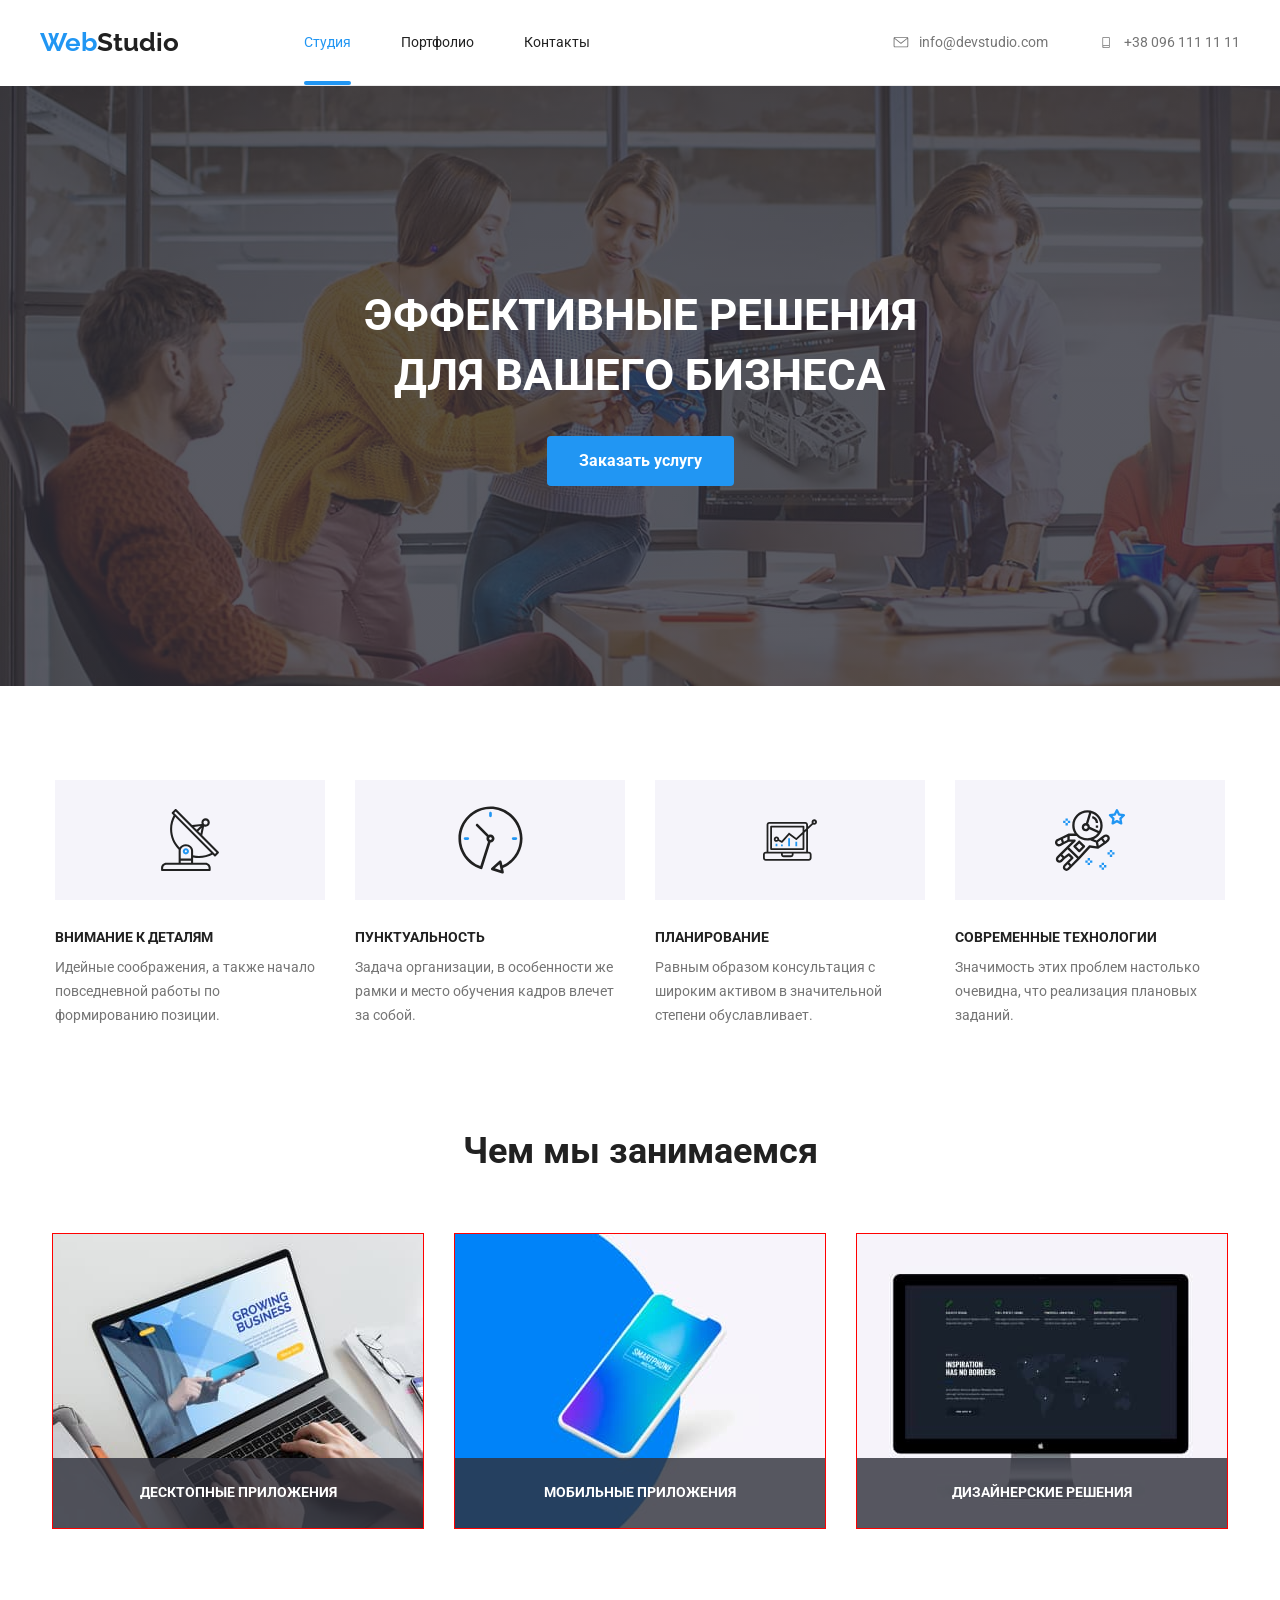
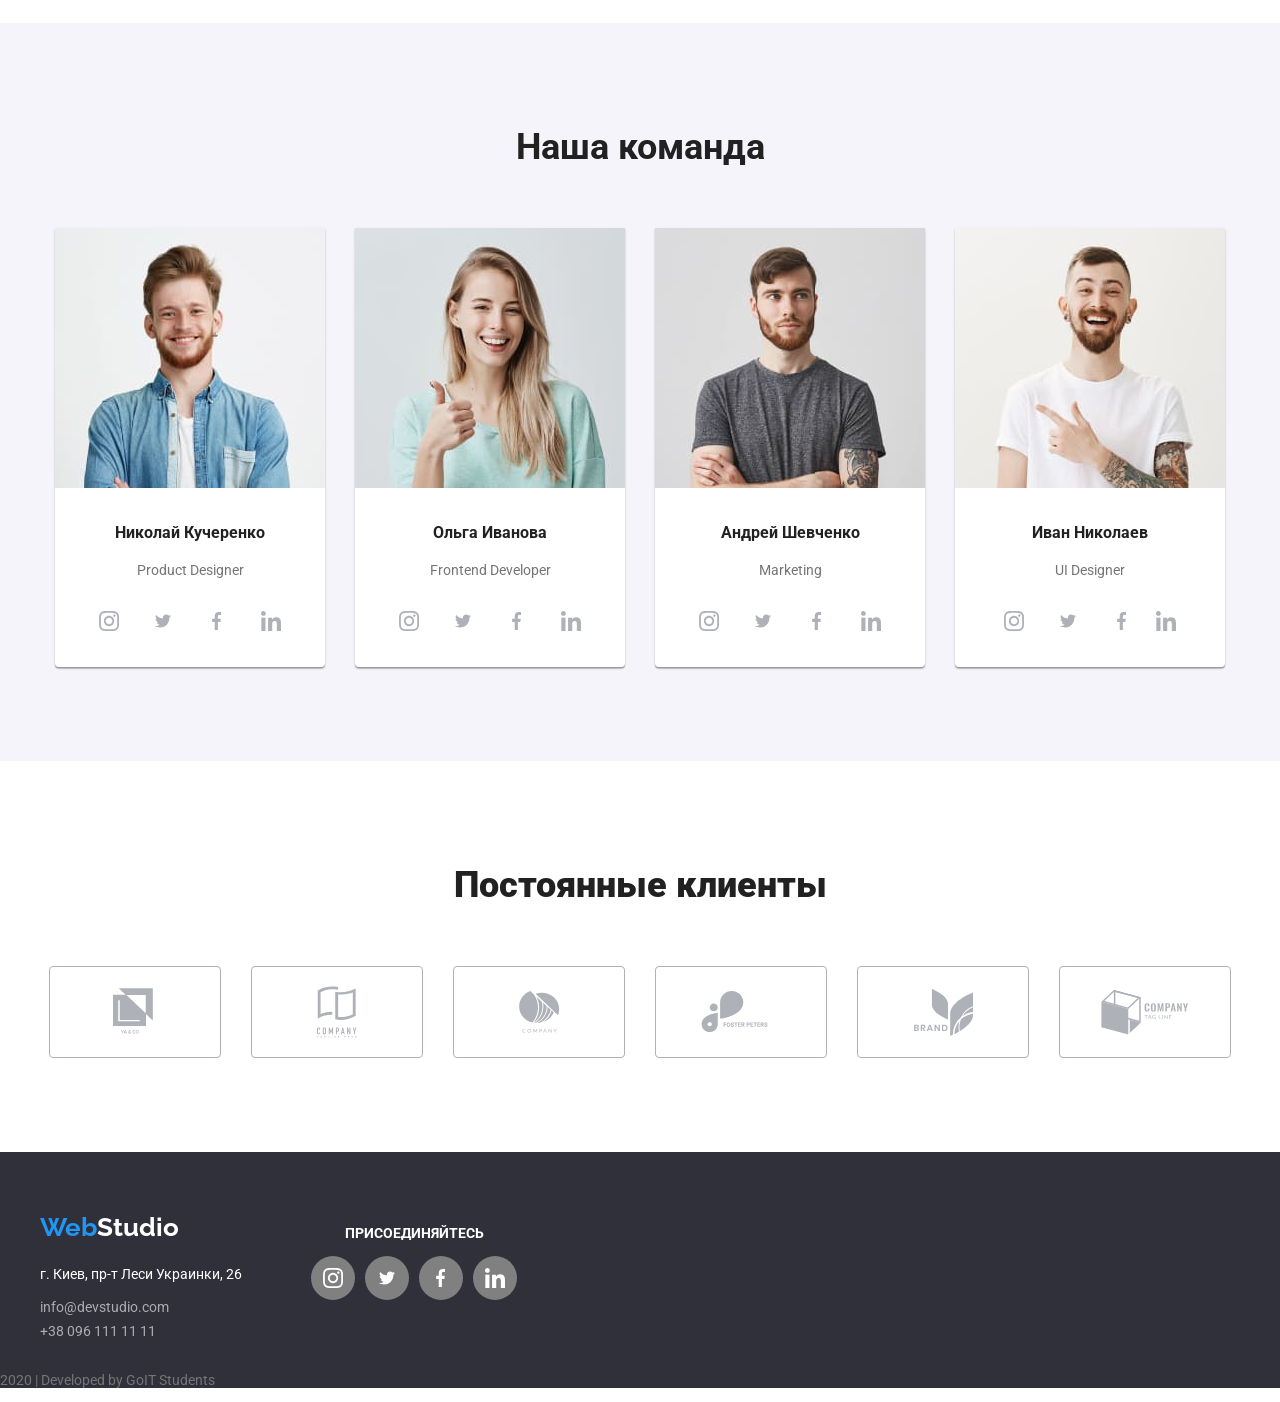
==== index.html @ 3ab79827 "активвная страница Активная страница - нижние подчеркивание, с помощью псевдо элемента" ====
<!DOCTYPE html>
<html lang="en">
<head>
<meta charset="UTF-8">
<title>Web Studio</title>

<link href="https://fonts.googleapis.com/css2?family=Raleway:wght@700&family=Roboto:wght@400;700&display=swap" rel="stylesheet"> 

<link rel="stylesheet" type="text/css" href="./css/normalize.css">

<link rel="stylesheet" type="text/css" href="./css/styles.css">

</head>
<body>
   <header>
            <div class="container">
                <nav class="main-nav">
                    <a href="#" class="logo-navigac"><span>Web</span>Studio</a>
                    <ul class="site-nav">
                    <li class="item"><a href="#" class="navigac current">Студия</a></li>
                    <li class="item"><a href="./portfolio.html" class="navigac">Портфолио</a></li>
                    <li class="item"><a href="#" class="navigac">Контакты</a></li>
                    </ul>
                  
                      <ul class="adres-nav">
                      <li class="adres-item"><a href ="mailto:info@devstudio.com" class="contact">
                          <svg width="16px" height="11px" class="icon-mail">
                        <use href="./images/symbol-defs.svg#envelope"></use>
                    </svg>
                          info@devstudio.com</a></li>
                      <li class="adres-item"><a href="tel:+380961111111" class="contact">
                          <svg width="16px" height="11px" class="icon-mail">
                        <use href="./images/symbol-defs.svg#smartphone"></use>
                    </svg>+38 096 111 11 11</a></li>
                      </ul>
                   
                </nav>
            </div>
  </header>


 <main>
    <section class="shapka">
        <h1 class="baner">Эффективные решения<br>для вашего бизнеса</h1>
        <a href="#" class="btn-start">Заказать услугу</a>
    </section>
                     <!-- наши преимущества -->
        <section> 
            <div class="container">
                <h2 class="title-advantage">Наши преимущества</h2>
                 <ul  class="advantages">
                    <li class="list-advantages">
                     <div class="fon-advantage">
                         <svg width="62px" height="70px">
                             <use href="./images/symbol-defs.svg#antenna"></use>
                         </svg>
                     </div>    
                    <p class="zaglawn title-advantages">Внимание к деталям</p>
                     <p class="text-pole">Идейные соображения,
                     а также начало повседневной работы по формированию позиции.
                     </p>
                    </li>
                    <li class="list-advantages">
                        <div class="fon-advantage">
                            <svg width="67px" height="70px">
                                <use href="./images/symbol-defs.svg#clock">
                                </use>
                            </svg>
                        </div>
                    <p class="zaglawn title-advantages">Пунктуальность</p>
                    <p class="text-pole">Задача организации,
                     в особенности же рамки и место обучения кадров влечет за собой.
                     </p>
                    </li>
                    <li class="list-advantages">
                        <div class="fon-advantage">
                            <svg width="70px" height="54px">
                                <use href="./images/symbol-defs.svg#diagram"></use>
                            </svg>
                        </div>
                     <p class="zaglawn title-advantages">Планирование</p>
                    <p class="text-pole">Равным образом консультация
                     с широким активом в значительной степени обуславливает.
                    </p>
                    </li>
                    <li class="list-advantages">
                        <div class="fon-advantage">
                            <svg width="70px" height="70px">
                                <use href="./images/symbol-defs.svg#astronaut"></use>
                            </svg>

                        </div>
                    <p class="zaglawn title-advantages">Современные технологии</p>
                     <p class="text-pole">Значимость этих проблем настолько очевидна,
                     что реализация плановых заданий.</p>
                     </li>
                 </ul>
            </div>     
        </section>
    
               
    <div class="container">
        <section class="rabota">
            <p class="title-section"><strong>Чем мы занимаемся</strong></p>
            <ul class="works">
           <li class="works-list">
                <img src="images/destop.jpg" alt="desktop"/>
                <h2 class="works-title">Десктопные приложения</h2>
            </li>  
            <li class="works-list">            
                <img src="images/mobi.jpg" alt="mobi"/>
                <h2 class="works-title">Мобильные приложения</h2>
            </li>
            <li class="works-list">
                <img src="images/dizain.jpg" alt="dizain">
                <h2 class="works-title">Дизайнерские решения</h2>
            </li>
            </ul>
        </section>    
    </div>
   
             <!--Сотрудники команда-->
        <section class="komanda">
            <p class="title-section"><strong>Наша команда</strong></p>
        <div class="container">
            <ul class="partner">
                <li class="partner-list">  
                    <div class="fon-partner">
                    <img src="images/djon.jpg" alt="Николай Кучеренко"/>
                    <h3 class="title-partner">Николай Кучеренко</h3>
                    <p class="social-links">Product Designer</p>
                       <ul class="seti">
                           <li class="partner-seti"><a href="#" class="fon-s">
                            <svg width="20px" height="20px" class="icon-partner">
                                <use href="./images/symbol-defs.svg#instagram"></use>
                            </svg>
                           </a></li>
                           <li class="partner-seti"><a href="#" class="fon-s"><svg width="20px" height="16px" class="icon-partner">
                            <use href="./images/symbol-defs.svg#twitter"></use>
                        </svg></a></li>
                           <li class="partner-seti"><a href="#" class="fon-s">
                            <svg width="10px" height="20px" class="icon-partner">
                                <use href="./images/symbol-defs.svg#facebook"></use>
                            </svg>
                           </a></li>
                           <li class="partner-seti"><a href="#" class="fon-s">
                            <svg width="20px" height="20px" class="icon-partner">
                                <use href="./images/symbol-defs.svg#linkedin"></use>
                            </svg>
                           </a></li>
                       </ul>
                    </div>
                </li>


                <li class="partner-list">
                    <div class="fon-partner">
                        <img src="images/marta.jpg" alt="Ольга Иванова"/>
                    <h3 class="title-partner">Ольга Иванова</h3>
                     <p class="social-links">Frontend Developer</p>
                     <ul class="seti">
                        <li class="partner-seti"><a href="#" class="fon-s">
                         <svg width="20px" height="20px" class="icon-partner">
                             <use href="./images/symbol-defs.svg#instagram"></use>
                         </svg>
                        </a></li>
                        <li class="partner-seti"><a href="#" class="fon-s"><svg width="20px" height="16px" class="icon-partner">
                         <use href="./images/symbol-defs.svg#twitter"></use>
                     </svg></a></li>
                        <li class="partner-seti"><a href="#" class="fon-s">
                         <svg width="10px" height="20px" class="icon-partner">
                             <use href="./images/symbol-defs.svg#facebook"></use>
                         </svg>
                        </a></li>
                        <li class="partner-seti"><a href="#" class="fon-s">
                         <svg width="20px" height="20px" class="icon-partner">
                             <use href="./images/symbol-defs.svg#linkedin"></use>
                         </svg>
                        </a></li>
                    </ul>
                    </div>
                </li>   
                <li class="partner-list">            
                <div class="fon-partner">
                    <img src="images/robert.jpg" alt="Андрей Шевченко"/>
                <h3 class="title-partner">Андрей Шевченко</h3>
                <p class="social-links">Marketing</p>
                <ul class="seti">
                    <li class="partner-seti"><a href="#" class="fon-s">
                     <svg width="20px" height="20px" class="icon-partner">
                         <use href="./images/symbol-defs.svg#instagram"></use>
                     </svg>
                    </a></li>
                    <li class="partner-seti"><a href="#" class="fon-s"><svg width="20px" height="16px" class="icon-partner">
                     <use href="./images/symbol-defs.svg#twitter"></use>
                 </svg></a></li>
                    <li class="partner-seti"><a href="#" class="fon-s">
                     <svg width="10px" height="20px" class="icon-partner">
                         <use href="./images/symbol-defs.svg#facebook"></use>
                     </svg>
                    </a></li>
                    <li class="partner-seti"><a href="#" class="fon-s">
                     <svg width="20px" height="20px" class="icon-partner">
                         <use href="./images/symbol-defs.svg#linkedin"></use>
                     </svg>
                    </a></li>
                </ul>
                </div>
                </li>
                <li class="partner-list">
                <div class="fon-partner">
                    <img src="images/martin.jpg" alt="Иван Николаев"/>
                <h3 class="title-partner">Иван Николаев</h3>
                <p class="social-links">UI Designer</p>
                <ul class="seti">
                    <li class="partner-seti">
                        <a href="#" class="fon-s">
                     <svg width="20px" height="20px">
                         <use href="./images/symbol-defs.svg#instagram"></use>
                     </svg>
                    </a></li>
                    <li class="partner-seti"><a href="#" class="fon-s"><svg width="20px" height="16px">
                     <use href="./images/symbol-defs.svg#twitter"></use>
                 </svg></a></li>
                    <li class="partner-seti"><a href="#" class="fon-s">
                     <svg width="10px" height="20px">
                         <use href="./images/symbol-defs.svg#facebook"></use>
                     </svg>
                    </a></li>
                    <li class="partnerseti"><a href="#" class="fon-s">
                     <svg width="20px" height="20px">
                         <use href="./images/symbol-defs.svg#linkedin"></use>
                     </svg>
                    </a></li>
                </ul>
                </div>
                </li>
            </ul>       
        </div>
        </section>


     <section class="klientu">
       <h4 class="title-section"><strong>Постоянные клиенты</strong></h4>
       <div class="container">
        <ul class="klientu-list">
            <li class="klientu-items"><a href="#" class="border-klientu"><svg width="44px" height="49px" class="color-klientu">
                <use href="./images/symbol-defs.svg#logo-1"></use>
            </svg>
            </a></li>
            <li class="klientu-items"><a href="#" class="border-klientu">
                <svg width="40px" height="52px" class="color-klientu">
                    <use href="./images/symbol-defs.svg#logo-2"></use>
                </svg>
            </a></li>
            <li class="klientu-items"><a href="#" class="border-klientu">
                <svg width="41px" height="42px" class="color-klientu">
                    <use href="./images/symbol-defs.svg#logo-3"></use>
                </svg>
            </a></li>
            <li class="klientu-items"><a href="#" class="border-klientu">
                <svg width="80px" height="42px" class="color-klientu">
                <use href="./images/symbol-defs.svg#logo-4"></use>
            </svg></a></li>
            <li class="klientu-items"><a href="#" class="border-klientu">
                <svg width="59px" height="47px" class="color-klientu">
                    <use href="./images/symbol-defs.svg#logo-5"></use>
                </svg>
            </a></li>
            <li class="klientu-items"><a href="#" class="border-klientu">
                <svg width="88px" height="45px" class="color-klientu">
                    <use href="./images/symbol-defs.svg#logo-6"></use>
                </svg>
            </a></li>
        </ul>
       </div>
                
    </section>
 </main>

     <footer>

    <div class="container">

    <div class="container-foter">
        <div>
               <a href="#" class="logo-footer"><span>Web</span>Studio</a>
        <address>
                <p class="podval">г. Киев, пр-т Леси Украинки, 26</p>
            <ul class="link-footer">
                <li><a href ="mailto:info@devstudio.com" class="adres-footer">info@devstudio.com</a>
                </li>    
                <li><a href="tel:+380961111111" class="adres-footer" >+38 096 111 11 11</a>
               </li>
            </ul>
        </address>
        </div>
            
        <div class="prisoedinenie">
            <p class="zaglawn">присоединяйтесь</p>
            <ul class="seti-footer">
                <li class="soc-seti"><a href="#" aria-label="instagram" class="link-seti">
                    <svg width="20px" height="20px" class="footer-seti">
                        <use href="./images/symbol-defs.svg#instagram"></use>
                    </svg>
                </a></li>
                <li class="soc-seti"><a href="#" aria-label="Twitter" class="link-seti"><svg width="20px" height="16px" class="footer-seti">
                    <use href="./images/symbol-defs.svg#twitter"></use>
                </svg></a></li>
                <li class="soc-seti"><a href="#" aria-label="Facebook" class="link-seti">
                    <svg width="10px" height="20px" class="footer-seti">
                        <use href="./images/symbol-defs.svg#facebook"></use>
                    </svg>
                </a></li>
                <li class="soc-seti"><a href="#" aria-label="linkedin" class="link-seti">
                    <svg width="20px" height="20px" class="footer-seti">
                        <use href="./images/symbol-defs.svg#linkedin"></use>
                    </svg>
                </a></li>
              </ul>
        </div>    
        </div>
    </div>
          
            <p class="copirayt">2020 | Developed by GoIT Students</p>
    </footer>

 </body>
</html>
---- css/styles.css ----
:root {
    --primary-text-color: #212121;
    --primery-fon: #FFFFFF;
    --stile-text-color: #757575;
    --color-fon-button: #F5F4FA;
     --button-text-activ:#FFFFFF;
    --activ-button-color: #2196F3;
    --activ-text-color:  #2196F3;
    --footer-fon-color: #2F303A;
    --footer-text-color: #FFFFFF;
    --logo-color: #2196F3;
    --section-komanda-color: #F5F4FA;
    --color-adress-footer: rgba(255, 255, 255, 0.6);
    --text-fon: rgba(47, 48, 58, 0.8);  
    --color-zagolovka: #FFFFFF;
    --color-border: #EEEEEE;}

body { color: var(--primary-text-color);
font-family: Roboto, sans-serif;
font-size: 14px;
background-color: var(--primery-fon);
}



li {list-style: none;
    margin-left: 0;}

/*navigac*/

.navigac:hover, .navigac:focus,
.contact:hover, .contact:focus
{color: var(--activ-text-color);
--color3: var(--activ-text-color)
     }
   
    
.perehod:activ {
    color: var(--activ-text-color);
}     


.contact {display: flex;
    align-items: center;
    color: var(--stile-text-color);
    line-height: 1.14;
           }
/*aktivnaya ssulka*/
.current {color: var(--activ-text-color);}

.current:after {content: '';
position: absolute;
line-height: 80px;
bottom: 0;
left: 0;
width: 100%;
height: 4px;
background-color: var(--activ-text-color);
border-radius: 2px;}




.container {
    width: 1200px;
    margin-left: auto;
    margin-right: auto;
    padding-left: 15px;
    padding-right: 15px;
   }

/*ссылки навигации*/
.main-nav {display: flex;
align-items: center;
border-bottom: 1px solid #ECECEC;
}

img {display: block;}

span {color: var(--logo-color);}

/*nash logotip*/
.logo-navigac {font-family: Raleway, cursive;
    font-size: 26px;
    font-weight: bold;
    line-height: 1.19;
margin-right: 85px;}    


.site-nav {display: flex;
margin-top: 0;
margin-bottom: 0;
}


.site-nav .item + .item { margin-left: 50px;}

/* menu */ 
.navigac {
    position: relative;
    display: block;
    padding-top: 32px;
    padding-bottom: 32px;
    margin-top: 0;
    margin-bottom: 0;

line-height: 1.5;}

.adres-nav {display: flex;
margin-left: auto;
}

.adres-nav .adres-item + .adres-item {margin-left: 50px;}
.icon-mail {margin-right: 10px;}





.shapka {  max-width: 1600px;
    height: 600px;
    margin-left: auto; 
    margin-right: auto;
        text-align: center;
        background-image: linear-gradient(to right, rgba(47, 48, 58, 0.8), rgba(47, 48, 58, 0.8)), url(../images/Header.jpg);
        background-repeat: no-repeat;
        background-color: gray;
           }  



.baner {padding-top: 200px;
  margin-top: 0;
  margin-bottom: 0;
    font-size: 44px;
    line-height: 1.36;
    color: var(--button-text-activ);
    text-transform: uppercase;
   }   
 

     /*centralnaya knopka*/  
.btn-start {
display: inline-block;
background-color: var(--activ-button-color);
border-radius: 4px;
color: var(--footer-text-color);
padding: 10px 32px;
font-size: 16px;
font-weight: 700;
line-height: 1.9;
margin-top: 30px;
margin-bottom: 200px;}   


/* 4 preimyshestva */
.advantages {display: flex;
    padding-top: 94px;
    padding-left: 0;
justify-content: center;
margin: 0;}

.advantages .list-advantages + .list-advantages{ margin-left: 30px;}

.list-advantages {width: 270px; }

.fon-advantage {display: flex;
    height: 120px;
background-color: #F5F4FA;
align-items: center;
justify-content: center;}





.title-advantages {margin-top: 30px;
    margin-bottom: 0;
}

.zaglawn {
    font-weight: 700;
    text-transform: uppercase;
    line-height: 1.14;
          }

.text-pole {
            line-height: 1.7;
        color: var(--stile-text-color);
        margin-top: 10px;
        margin-bottom: 0;
         }          


/* fon 3 elementov na preimyshestvax*/
.rabota {text-align: center;}

.title-section   {
    margin-top: 94px;
    margin-bottom: 50px;

    font-size: 36px;
       display: inline-block;
    line-height: 1.7;
    }   

.works { display: flex; justify-content: center;
padding-left: 0;
margin-top: 0;
margin-bottom: 94px;}


.works .works-list + .works-list {margin-left: 30px;}

.works-list {
    width: 370px;
      border: 1px solid red;
    position: relative;
}


.works-title {
    position: absolute;
    bottom: 0;
    color: var(--button-text-activ);
    background-color: var(--text-fon);
   padding-top: 27px;
padding-bottom: 27px;
width: 100%;
margin: 0;
text-transform: uppercase;
font-weight: 700;
line-height: 1.14;
font-size: 14px;
}

/* komanda 4 elementa*/

.komanda {background-color: var(--section-komanda-color);
 text-align: center; }

.partner {display: flex;
    justify-content: center;
  padding-bottom: 94px;
margin-top: 0;
margin-bottom: 0;
padding-left: 0;} 

.fon-partner {background-color: var(--primery-fon);
    box-shadow: 0px 2px 1px rgba(0, 0, 0, 0.2), 0px 1px 1px rgba(0, 0, 0, 0.14), 0px 1px 3px rgba(0, 0, 0, 0.12);
    border-radius: 0px 0px 4px 4px;} 

.partner .partner-list + .partner-list {
    margin-left: 30px;
}

.title-partner { display: inline-block;
    margin-top: 30px;
    margin-bottom: 0;
    
font-size: 16px;
line-height: 1.9;}

.social-links { margin-top: 10px;
    margin-bottom: 16px;
    
    line-height: 1.8; 
    color: var(--stile-text-color);}

.seti {display: flex;
     padding-left: 0;
     padding-bottom: 24px;
    justify-content: center;}
.seti .partner-seti + .partner-seti {margin-left: 10px;}

.fon-s {display: flex;
    height: 44px;
    width: 44px;
    background-color: inherit;
    background-size: 20px;
    background-repeat: no-repeat;
    background-position: center;
    border-radius: 50%;
   justify-content: center;
align-items: center;}

.fon-s:hover {background: var(--activ-button-color);
fill: #FFFFFF;}

.fon-s {fill: #AFB1B8;}


/* postoyannue klientu */

.klientu {text-align: center;}

.klientu-list {display: flex;
     margin-top: 0;
margin-bottom: 94px;
padding-left: 0;
justify-content: center;}

.klientu-list .klientu-items + .klientu-items {margin-left: 30px;}

.border-klientu {
    display: flex;
    width: 170px;
height: 90px;
border: 1px solid #AFB1B8;
border-radius: 4px;
justify-content: center;
align-items: center;
}
.border-klientu:hover {border: 1px solid #2196F3;
    --color5: #2196F3;}



/* footer*/
footer {font-family: Roboto;
    color: var(--footer-text-color);
    background-color: var(--footer-fon-color);
     font-size: 14px;
  line-height: 1.19;
  padding-top: 60px;
      }

.container-foter {display: flex;
}    

address {font-style: inherit;}

.podval {margin-top: 20px;
margin-bottom: 0;
line-height: 1.7;}

.link-footer {padding-left: 0;
    margin-top: 9px;
}
  
/*footer prisoedinenie*/
.prisoedinenie {margin-left: 69px;
text-align: center;}

.seti-footer {display: flex;
padding-left: 0;}
.seti-footer .soc-seti + .soc-seti {margin-left: 10px;}

.link-seti {
    display: flex;
    height: 44px;
    width: 44px;
    background-color: gray;
    background-size: 20px;
    background-repeat: no-repeat;
     border-radius: 50%;
     justify-content: center;
     align-items: center;
     }
  
.link-seti:hover {
    background-color: var(--activ-button-color);}


.logo-footer {
    color: var(--footer-text-color);
    font-family: Raleway;
    font-style: normal;
    font-weight: bold;
    font-size: 26px;
   }

.adres-footer {color: var(--color-adress-footer) ; 
    line-height: 1.7; 
         } 

.soc-seti > a {color: var(--color-adress-footer);}

.footer-seti {fill: #FFFFFF}
 
.copirayt {color: var(--stile-text-color);}



      /* Vkladka Portfolio*/



.button 
        {display: inline-block;
        background-color: var(--color-fon-button);
        border-radius: 4px;
         padding: 6px 22px;
         font-size: 16px;
         font-weight: 500;
         line-height: 1.6;}

.button:hover,
.button:focus {
    background-color: var(--activ-button-color);
    color: var(--button-text-activ);
           }         

.vse-knopki{display: flex;
justify-content: center;
margin-bottom: 50px;
margin-top: 0;
margin-top: 94px;}

.vse-knopki .list-vse + .list-vse {margin-left: 8px;}

.title-galeri, .title-advantage {margin: 0;
height: 0;
color: transparent;}

.galeri {display: flex;
    flex-wrap: wrap;
    padding-left: 0;
    margin-top: 0;
    margin-bottom: 94px;
    justify-content: center;
}

.galeri-list {
    position: relative;
    width: 370px;
margin-bottom: 30px;
margin-right: 30px;
}



.galeri-list:nth-child(3n) {margin-right: 0;}
.galeri-list:nth-last-child(-n+3) {margin-bottom: 0;}

.cart-content {  
     border-bottom: 1px solid var(--color-border);
     border-left: 1px solid var(--color-border);
     border-right: 1px solid var(--color-border);
     padding: 20px 24px;
  }

.cart-content:hover {
    box-shadow: 1px 4px 6px rgba(0, 0, 0, 0.16), 0px 4px 4px rgba(0, 0, 0, 0.06), 0px 1px 1px rgba(0, 0, 0, 0.12);}

.text-box {position: absolute;
    bottom: 0;
    opacity: 0;
    color:#FFFFFF;
font-size: 18px;
line-height: 1.5;
background-color: #2196F3;}

.title-box {margin-top: 0;
    margin-bottom: 4px;
    font-size: 18px;
    line-height: 2;
      }

.subtitle {margin-top: 0;
    margin-bottom: 0;
     line-height: 1.9;
       color: var(--stile-text-color);
font-size: 16px;
font-weight: normal;}
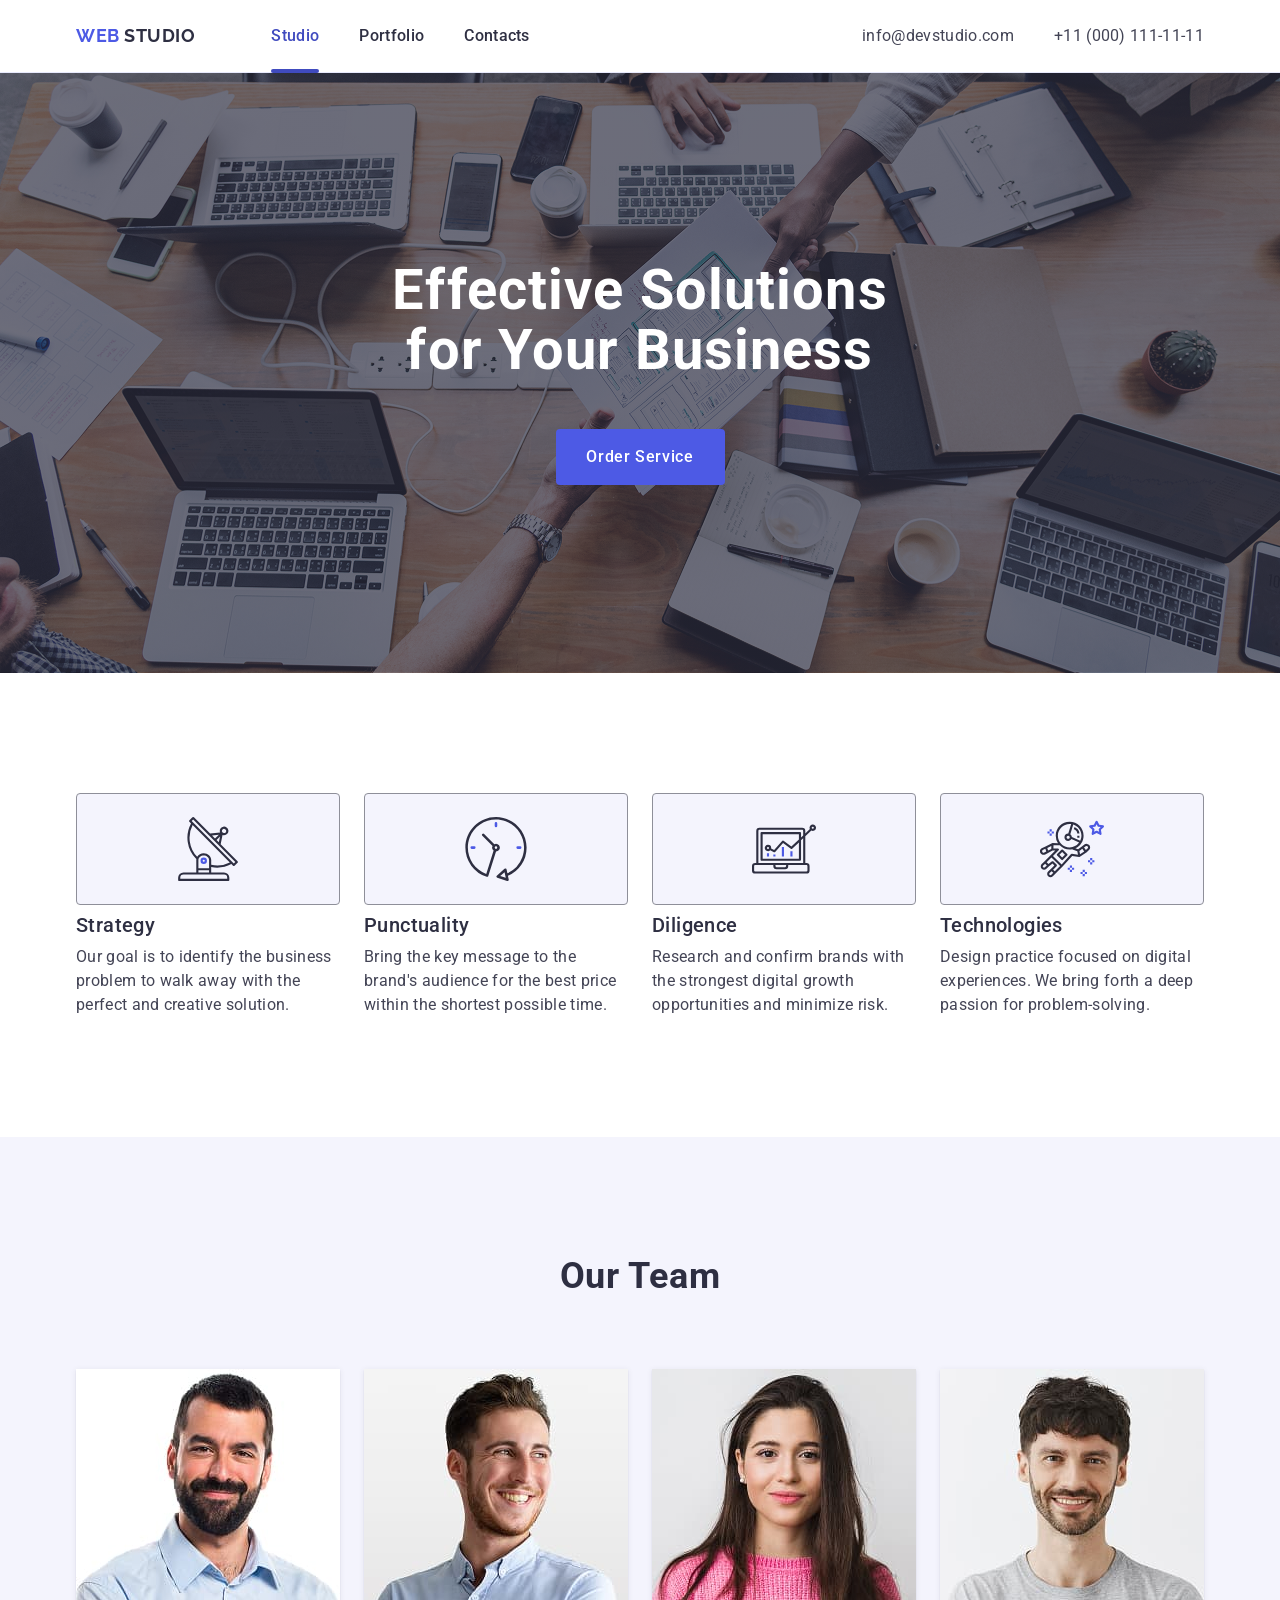
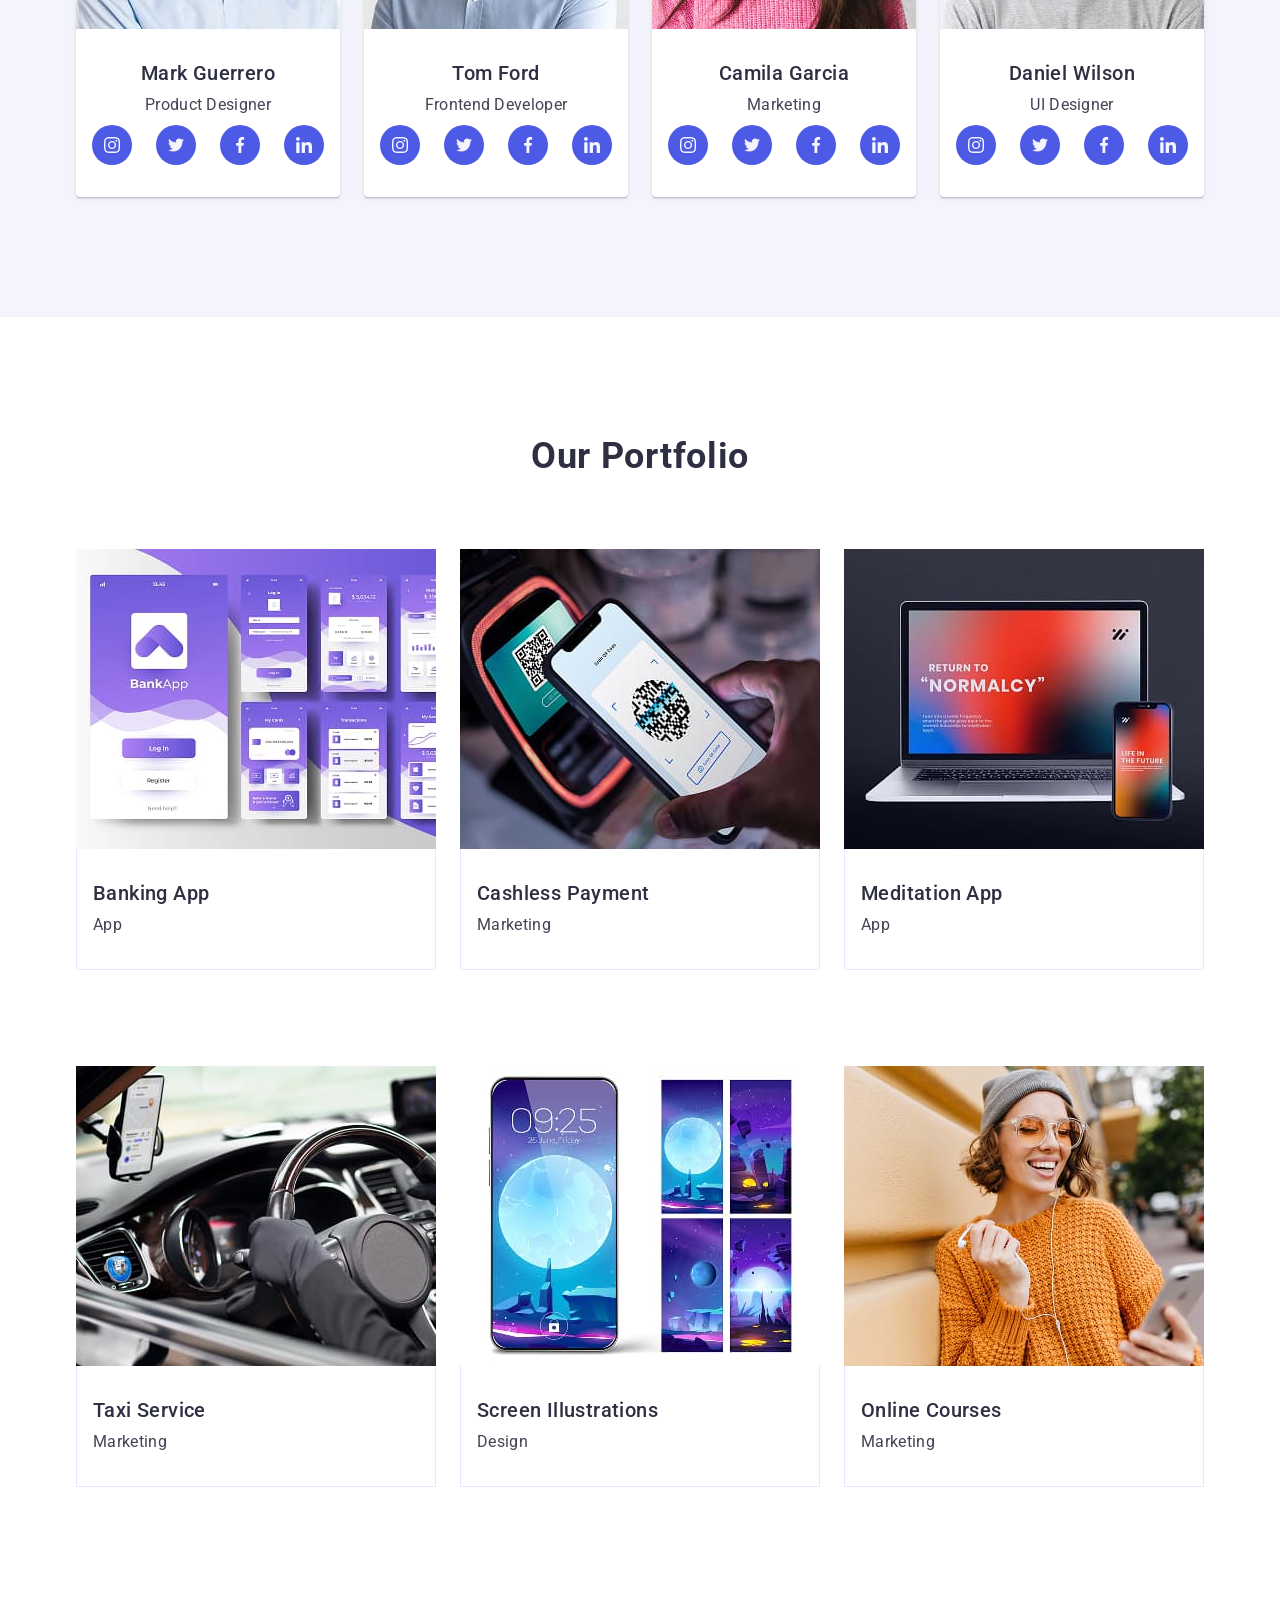
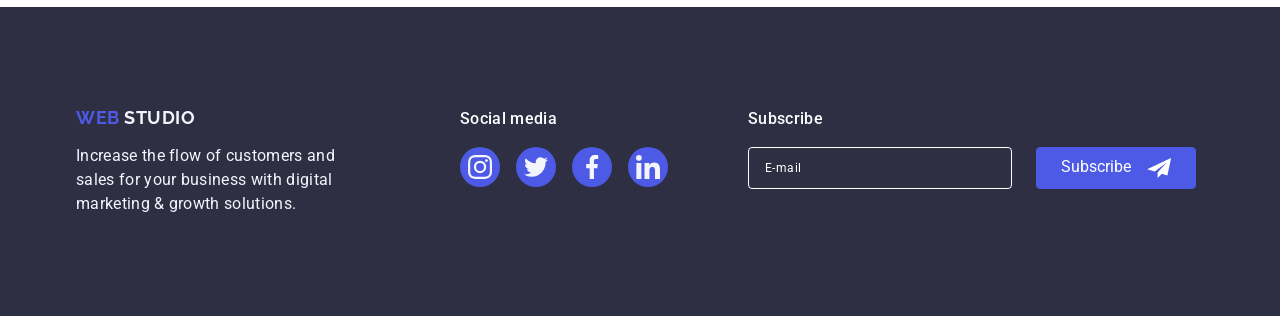
==== commit caa9ccd3: "update" ====
--- a/index.html
+++ b/index.html
@@ -1,329 +1,558 @@
 <!DOCTYPE html>
 <html lang="en">
-<head>
-<meta charset="UTF-8">
-<title>Web Studio</title>
-
-<link href="https://fonts.googleapis.com/css2?family=Raleway:wght@700&family=Roboto:wght@400;700&display=swap" rel="stylesheet"> 
-
-<link rel="stylesheet" type="text/css" href="./css/normalize.css">
-
-<link rel="stylesheet" type="text/css" href="./css/styles.css">
-
-</head>
-<body>
-   <header>
-            <div class="container">
-                <nav class="main-nav">
-                    <a href="#" class="logo-navigac"><span>Web</span>Studio</a>
-                    <ul class="site-nav">
-                    <li class="item"><a href="#" class="navigac current">Студия</a></li>
-                    <li class="item"><a href="./portfolio.html" class="navigac">Портфолио</a></li>
-                    <li class="item"><a href="#" class="navigac">Контакты</a></li>
-                    </ul>
-                  
-                      <ul class="adres-nav">
-                      <li class="adres-item"><a href ="mailto:info@devstudio.com" class="contact">
-                          <svg width="16px" height="11px" class="icon-mail">
-                        <use href="./images/symbol-defs.svg#envelope"></use>
-                    </svg>
-                          info@devstudio.com</a></li>
-                      <li class="adres-item"><a href="tel:+380961111111" class="contact">
-                          <svg width="16px" height="11px" class="icon-mail">
-                        <use href="./images/symbol-defs.svg#smartphone"></use>
-                    </svg>+38 096 111 11 11</a></li>
-                      </ul>
-                   
-                </nav>
+  <head>
+    <meta charset="UTF-8" />
+    <meta name="viewport" content="width=device-width, initial-scale=1.0" />
+    <link
+      rel="stylesheet"
+      href="https://cdnjs.cloudflare.com/ajax/libs/modern-normalize/3.0.1/modern-normalize.min.css"
+      integrity="sha512-q6WgHqiHlKyOqslT/lgBgodhd03Wp4BEqKeW6nNtlOY4quzyG3VoQKFrieaCeSnuVseNKRGpGeDU3qPmabCANg=="
+      crossorigin="anonymous"
+      referrerpolicy="no-referrer"
+    />
+    <link rel="preconnect" href="https://fonts.googleapis.com" />
+    <link rel="preconnect" href="https://fonts.gstatic.com" crossorigin />
+
+    <link
+      href="https://fonts.googleapis.com/css2?family=Raleway:ital,wght@0,700&family=Roboto:ital,wght@0,400,500,700&display=swap"
+      rel="stylesheet"
+    />
+    <link rel="stylesheet" href="./css/styles.css" />
+    <title>Document</title>
+  </head>
+  <body>
+    <header class="header">
+      <div class="container container-flex">
+        <nav class="container-flex nav-container">
+          <a href="./index.html" class="logo">
+            Web
+            <span>Studio</span>
+          </a>
+          <ul class="nav-list container-flex">
+            <li class="nav-item">
+              <a href="./index.html" class="nav-link current">Studio</a>
+            </li>
+            <li class="nav-item"><a href="" class="nav-link">Portfolio</a></li>
+            <li class="nav-item"><a href="" class="nav-link">Contacts</a></li>
+          </ul>
+        </nav>
+
+        <address class="address-nav">
+          <ul class="address-list container-flex">
+            <li class="address-item">
+              <a href="mailto:info@devstudio.com" class="contact-link">
+                info@devstudio.com
+              </a>
+            </li>
+            <li class="address-item">
+              <a href="tel:+110001111111" class="contact-link">
+                +11 (000) 111-11-11
+              </a>
+            </li>
+          </ul>
+        </address>
+      </div>
+    </header>
+
+    <main>
+      <!--Hero-->
+      <section class="hero-section">
+        <div class="container">
+          <h1 class="hero-title">Effective Solutions for Your Business</h1>
+          <button type="button" class="hero-btn" data-modal-open>
+            Order Service
+          </button>
+        </div>
+      </section>
+      <!--Features 2 section-->
+
+      <section class="section">
+        <div class="container">
+          <h2 class="visually-hidden">Features</h2>
+          <ul class="container-flex feature-list">
+            <li class="feature-item">
+              <div class="wrapper-icon">
+                <svg width="64" height="64">
+                  <use href="./images/icons.svg#icon-antenna"></use>
+                </svg>
+              </div>
+              <h3 class="subtitle">Strategy</h3>
+              <p class="text-features">
+                Our goal is to identify the business problem to walk away with
+                the perfect and creative solution.
+              </p>
+            </li>
+            <li class="feature-item">
+              <div class="wrapper-icon">
+                <svg width="64" height="64">
+                  <use href="./images/icons.svg#icon-clock"></use>
+                </svg>
+              </div>
+              <h3 class="subtitle">Punctuality</h3>
+
+              <p class="text-features">
+                Bring the key message to the brand's audience for the best price
+                within the shortest possible time.
+              </p>
+            </li>
+            <li class="feature-item">
+              <div class="wrapper-icon">
+                <svg width="64" height="64">
+                  <use href="./images/icons.svg#icon-diagram"></use>
+                </svg>
+              </div>
+              <h3 class="subtitle">Diligence</h3>
+              <p class="text-features">
+                Research and confirm brands with the strongest digital growth
+                opportunities and minimize risk.
+              </p>
+            </li>
+            <li class="feature-item">
+              <div class="wrapper-icon">
+                <svg width="64" height="64">
+                  <use href="./images/icons.svg#icon-astronaut"></use>
+                </svg>
+              </div>
+              <h3 class="subtitle">Technologies</h3>
+              <p class="text-features">
+                Design practice focused on digital experiences. We bring forth a
+                deep passion for problem-solving.
+              </p>
+            </li>
+          </ul>
+        </div>
+      </section>
+      <!--Team 3 section-->
+      <section class="section team-section">
+        <div class="container">
+          <h2 class="title">Our Team</h2>
+          <ul class="team-list container-flex">
+            <li class="team-item">
+              <img src="./images/mark.jpg" alt="Mark Guerrero" width="264" />
+              <div class="text-block">
+                <h3 class="subtitle">Mark Guerrero</h3>
+                <p class="text-team">Product Designer</p>
+                <!--social-media section-->
+
+                <ul class="social-media-list">
+                  <li class="social-item">
+                    <a href="#" class="social-link">
+                      <svg width="16" height="16" class="icon">
+                        <use href="./images/icons.svg#icon-instagram"></use>
+                      </svg>
+                    </a>
+                  </li>
+                  <li class="social-item">
+                    <a href="#" class="social-link">
+                      <svg width="16" height="16" class="icon">
+                        <use href="./images/icons.svg#icon-twitter"></use>
+                      </svg>
+                    </a>
+                  </li>
+                  <li class="social-item">
+                    <a href="#" class="social-link">
+                      <svg width="16" height="16" class="icon">
+                        <use href="./images/icons.svg#icon-facebook"></use>
+                      </svg>
+                    </a>
+                  </li>
+                  <li class="social-item">
+                    <a href="#" class="social-link">
+                      <svg width="16" height="16" class="icon">
+                        <use href="./images/icons.svg#icon-linkedin"></use>
+                      </svg>
+                    </a>
+                  </li>
+                </ul>
+              </div>
+            </li>
+
+            <li class="team-item">
+              <img src="./images/tom.jpg" alt="Tom Ford" width="264" />
+              <div class="text-block">
+                <h3 class="subtitle">Tom Ford</h3>
+                <p class="text-team">Frontend Developer</p>
+                <ul class="social-media-list">
+                  <li class="social-item">
+                    <a href="#" class="social-link">
+                      <svg width="16" height="16" class="icon">
+                        <use href="./images/icons.svg#icon-instagram"></use>
+                      </svg>
+                    </a>
+                  </li>
+                  <li class="social-item">
+                    <a href="#" class="social-link">
+                      <svg width="16" height="16" class="icon">
+                        <use href="./images/icons.svg#icon-twitter"></use>
+                      </svg>
+                    </a>
+                  </li>
+                  <li class="social-item">
+                    <a href="#" class="social-link">
+                      <svg width="16" height="16" class="icon">
+                        <use href="./images/icons.svg#icon-facebook"></use>
+                      </svg>
+                    </a>
+                  </li>
+                  <li class="social-item">
+                    <a href="#" class="social-link">
+                      <svg width="16" height="16" class="icon">
+                        <use href="./images/icons.svg#icon-linkedin"></use>
+                      </svg>
+                    </a>
+                  </li>
+                </ul>
+              </div>
+            </li>
+            <li class="team-item">
+              <img src="./images/camila.jpg" alt="Camila Garcia" width="264" />
+              <div class="text-block">
+                <h3 class="subtitle">Camila Garcia</h3>
+                <p class="text-team">Marketing</p>
+                <ul class="social-media-list">
+                  <li class="social-item">
+                    <a href="#" class="social-link">
+                      <svg width="16" height="16" class="icon">
+                        <use href="./images/icons.svg#icon-instagram"></use>
+                      </svg>
+                    </a>
+                  </li>
+                  <li class="social-item">
+                    <a href="#" class="social-link">
+                      <svg width="16" height="16" class="icon">
+                        <use href="./images/icons.svg#icon-twitter"></use>
+                      </svg>
+                    </a>
+                  </li>
+                  <li class="social-item">
+                    <a href="#" class="social-link">
+                      <svg width="16" height="16" class="icon">
+                        <use href="./images/icons.svg#icon-facebook"></use>
+                      </svg>
+                    </a>
+                  </li>
+                  <li class="social-item">
+                    <a href="#" class="social-link">
+                      <svg width="16" height="16" class="icon">
+                        <use href="./images/icons.svg#icon-linkedin"></use>
+                      </svg>
+                    </a>
+                  </li>
+                </ul>
+              </div>
+            </li>
+            <li class="team-item">
+              <img src="./images/daniel.jpg" alt="Daniel Wilson" width="264" />
+              <div class="text-block">
+                <h3 class="subtitle">Daniel Wilson</h3>
+                <p class="text-team">UI Designer</p>
+                <ul class="social-media-list">
+                  <li class="social-item">
+                    <a href="#" class="social-link">
+                      <svg width="16" height="16" class="icon">
+                        <use href="./images/icons.svg#icon-instagram"></use>
+                      </svg>
+                    </a>
+                  </li>
+                  <li class="social-item">
+                    <a href="#" class="social-link">
+                      <svg width="16" height="16" class="icon">
+                        <use href="./images/icons.svg#icon-twitter"></use>
+                      </svg>
+                    </a>
+                  </li>
+                  <li class="social-item">
+                    <a href="#" class="social-link">
+                      <svg width="16" height="16" class="icon">
+                        <use href="./images/icons.svg#icon-facebook"></use>
+                      </svg>
+                    </a>
+                  </li>
+                  <li class="social-item">
+                    <a href="#" class="social-link">
+                      <svg width="16" height="16" class="icon">
+                        <use href="./images/icons.svg#icon-linkedin"></use>
+                      </svg>
+                    </a>
+                  </li>
+                </ul>
+              </div>
+            </li>
+          </ul>
+        </div>
+      </section>
+      <!--Portfolio 4 section-->
+      <section class="section portfolio-section">
+        <div class="container">
+          <h2 class="title">Our Portfolio</h2>
+          <ul class="portfolio-list">
+            <li class="portfolio-item">
+              <div class="img-cointainer">
+                <img src="./images/bank_app.jpg" alt="bank app" width="360" />
+                <p class="overlay">
+                  14 Stylish and User-Friendly App Design Concepts · Task
+                  Manager App · Calorie Tracker App · Exotic Fruit Ecommerce App
+                  · Cloud Storage App
+                </p>
+              </div>
+
+              <div class="text-block">
+                <h3 class="subtitle">Banking App</h3>
+                <p class="text-portfolio">App</p>
+              </div>
+            </li>
+            <li class="portfolio-item">
+              <div class="img-cointainer">
+                <img
+                  src="./images/payment.jpg"
+                  alt="cashless payment"
+                  width="360"
+                />
+                <p class="overlay">
+                  14 Stylish and User-Friendly App Design Concepts · Task
+                  Manager App · Calorie Tracker App · Exotic Fruit Ecommerce App
+                  · Cloud Storage App
+                </p>
+              </div>
+              <div class="text-block">
+                <h3 class="subtitle">Cashless Payment</h3>
+                <p class="text-portfolio">Marketing</p>
+              </div>
+            </li>
+            <li class="portfolio-item">
+              <div class="img-cointainer">
+                <img
+                  src="./images/meditation_app.jpg"
+                  alt="relax and meditation"
+                  width="360"
+                />
+                <p class="overlay">
+                  14 Stylish and User-Friendly App Design Concepts · Task
+                  Manager App · Calorie Tracker App · Exotic Fruit Ecommerce App
+                  · Cloud Storage App
+                </p>
+              </div>
+              <div class="text-block">
+                <h3 class="subtitle">Meditation App</h3>
+                <p class="text-portfolio">App</p>
+              </div>
+            </li>
+
+            <li class="portfolio-item">
+              <div class="img-cointainer">
+                <img src="./images/taxi_app.jpg" alt="taxi app" width="360" />
+                <p class="overlay">
+                  14 Stylish and User-Friendly App Design Concepts · Task
+                  Manager App · Calorie Tracker App · Exotic Fruit Ecommerce App
+                  · Cloud Storage App
+                </p>
+              </div>
+
+              <div class="text-block">
+                <h3 class="subtitle">Taxi Service</h3>
+                <p class="text-portfolio">Marketing</p>
+              </div>
+            </li>
+            <li class="portfolio-item">
+              <div class="img-cointainer">
+                <img
+                  src="./images/desing.jpg"
+                  alt="abstraction desing"
+                  width="360"
+                />
+                <p class="overlay">
+                  14 Stylish and User-Friendly App Design Concepts · Task
+                  Manager App · Calorie Tracker App · Exotic Fruit Ecommerce App
+                  · Cloud Storage App
+                </p>
+              </div>
+
+              <div class="text-block">
+                <h3 class="subtitle">Screen Illustrations</h3>
+                <p class="text-portfolio">Design</p>
+              </div>
+            </li>
+            <li class="portfolio-item">
+              <div class="img-cointainer">
+                <img
+                  src="./images/courses.jpg"
+                  alt="online courses"
+                  width="360"
+                />
+                <p class="overlay">
+                  14 Stylish and User-Friendly App Design Concepts · Task
+                  Manager App · Calorie Tracker App · Exotic Fruit Ecommerce App
+                  · Cloud Storage App
+                </p>
+              </div>
+              <div class="text-block">
+                <h3 class="subtitle">Online Courses</h3>
+                <p class="text-portfolio">Marketing</p>
+              </div>
+            </li>
+          </ul>
+        </div>
+      </section>
+    </main>
+    <!--footer section-->
+    <footer class="footer-section">
+      <div class="container">
+        <div class="wrapper-logo-footer">
+          <a href="./index.html" class="logo">
+            Web
+            <span class="span-footer">Studio</span>
+          </a>
+          <p class="text-footer">
+            Increase the flow of customers and sales for your business with
+            digital marketing & growth solutions.
+          </p>
+        </div>
+        <div class="conitainer-for-media">
+          <p class="social-title">Social media</p>
+          <!--social-media footer -->
+
+          <ul class="social-media-list">
+            <li class="social-item">
+              <a href="#" class="social-link">
+                <svg width="24" height="24" class="icon">
+                  <use href="./images/icons.svg#icon-instagram"></use>
+                </svg>
+              </a>
+            </li>
+            <li class="social-item">
+              <a href="#" class="social-link">
+                <svg width="24" height="24" class="icon">
+                  <use href="./images/icons.svg#icon-twitter"></use>
+                </svg>
+              </a>
+            </li>
+            <li class="social-item">
+              <a href="#" class="social-link">
+                <svg width="24" height="24" class="icon">
+                  <use href="./images/icons.svg#icon-facebook"></use>
+                </svg>
+              </a>
+            </li>
+            <li class="social-item">
+              <a href="#" class="social-link">
+                <svg width="24" height="24" class="icon">
+                  <use href="./images/icons.svg#icon-linkedin"></use>
+                </svg>
+              </a>
+            </li>
+          </ul>
+        </div>
+        <div>
+          <p class="social-title">Subscribe</p>
+          <div class="wrapper-footer-email">
+            <input
+              type="text"
+              name="send-email"
+              placeholder="E-mail"
+              class="footer-input"
+            />
+            <button type="submit" class="btn-footer-submit">
+              Subscribe
+              <svg width="24" height="20" class="send-icon">
+                <use href="./images/icons.svg#icon-send"></use>
+              </svg>
+            </button>
+          </div>
+        </div>
+      </div>
+    </footer>
+    <!--Modal window-->
+    <div class="backdrop" data-modal>
+      <div class="modal">
+        <button
+          class="modal-close-btn"
+          type="button"
+          aria-label="modal close button"
+          data-modal-close
+        >
+          <svg width="8" height="8" class="icon-close-btn">
+            <use href="./images/icons.svg#icon-close"></use>
+          </svg>
+        </button>
+
+        <p class="title-modal">Leave your contacts and we will call you back</p>
+        <form>
+          <div class="section-form">
+            <label for="name" class="form-label">Name</label>
+            <div class="wrapper-input">
+              <input
+                id="name"
+                type="text"
+                name="user_name"
+                class="form_input"
+              />
+              <svg width="18" height="18" class="icon-modal">
+                <use href="./images/icons.svg#icon-person"></use>
+              </svg>
             </div>
-  </header>
-
-
- <main>
-    <section class="shapka">
-        <h1 class="baner">Эффективные решения<br>для вашего бизнеса</h1>
-        <a href="#" class="btn-start">Заказать услугу</a>
-    </section>
-                     <!-- наши преимущества -->
-        <section> 
-            <div class="container">
-                <h2 class="title-advantage">Наши преимущества</h2>
-                 <ul  class="advantages">
-                    <li class="list-advantages">
-                     <div class="fon-advantage">
-                         <svg width="62px" height="70px">
-                             <use href="./images/symbol-defs.svg#antenna"></use>
-                         </svg>
-                     </div>    
-                    <p class="zaglawn title-advantages">Внимание к деталям</p>
-                     <p class="text-pole">Идейные соображения,
-                     а также начало повседневной работы по формированию позиции.
-                     </p>
-                    </li>
-                    <li class="list-advantages">
-                        <div class="fon-advantage">
-                            <svg width="67px" height="70px">
-                                <use href="./images/symbol-defs.svg#clock">
-                                </use>
-                            </svg>
-                        </div>
-                    <p class="zaglawn title-advantages">Пунктуальность</p>
-                    <p class="text-pole">Задача организации,
-                     в особенности же рамки и место обучения кадров влечет за собой.
-                     </p>
-                    </li>
-                    <li class="list-advantages">
-                        <div class="fon-advantage">
-                            <svg width="70px" height="54px">
-                                <use href="./images/symbol-defs.svg#diagram"></use>
-                            </svg>
-                        </div>
-                     <p class="zaglawn title-advantages">Планирование</p>
-                    <p class="text-pole">Равным образом консультация
-                     с широким активом в значительной степени обуславливает.
-                    </p>
-                    </li>
-                    <li class="list-advantages">
-                        <div class="fon-advantage">
-                            <svg width="70px" height="70px">
-                                <use href="./images/symbol-defs.svg#astronaut"></use>
-                            </svg>
-
-                        </div>
-                    <p class="zaglawn title-advantages">Современные технологии</p>
-                     <p class="text-pole">Значимость этих проблем настолько очевидна,
-                     что реализация плановых заданий.</p>
-                     </li>
-                 </ul>
-            </div>     
-        </section>
-    
-               
-    <div class="container">
-        <section class="rabota">
-            <p class="title-section"><strong>Чем мы занимаемся</strong></p>
-            <ul class="works">
-           <li class="works-list">
-                <img src="images/destop.jpg" alt="desktop"/>
-                <h2 class="works-title">Десктопные приложения</h2>
-            </li>  
-            <li class="works-list">            
-                <img src="images/mobi.jpg" alt="mobi"/>
-                <h2 class="works-title">Мобильные приложения</h2>
-            </li>
-            <li class="works-list">
-                <img src="images/dizain.jpg" alt="dizain">
-                <h2 class="works-title">Дизайнерские решения</h2>
-            </li>
-            </ul>
-        </section>    
+          </div>
+
+          <div class="section-form">
+            <label for="phone" class="form-label">Phone</label>
+            <div class="wrapper-input">
+              <input
+                type="tel"
+                id="phone"
+                name="user_phone"
+                class="form_input"
+              />
+              <svg width="18" height="24" class="icon-modal">
+                <use href="./images/icons.svg#icon-phone"></use>
+              </svg>
+            </div>
+          </div>
+          <div class="section-form">
+            <label for="email" class="form-label">Email</label>
+            <div class="wrapper-input">
+              <input id="name" type="email" class="form_input" />
+              <svg width="18" height="24" class="icon-modal">
+                <use href="./images/icons.svg#icon-email"></use>
+              </svg>
+            </div>
+          </div>
+          <div class="section-form">
+            <div class="wrapper-input">
+              <label for="comment" class="form-label">Comment</label>
+            </div>
+            <textarea
+              id="comment"
+              type="text"
+              name="comment"
+              class="form_textarea"
+              placeholder="Text input"
+            ></textarea>
+          </div>
+
+          <div class="wrapper-checkbox">
+            <input
+              class="input-agree"
+              name="checkbox"
+              type="checkbox"
+              id="agreement"
+              value="agree"
+            />
+            <label for="agreement" class="label-agreement">
+              <span class="check_box">
+                <svg width="10" height="8">
+                  <use href="./images/icons.svg#icon-check-mark"></use>
+                </svg>
+              </span>
+              I accept the terms and conditions of the
+              <a href="#">Privacy Policy</a>
+            </label>
+          </div>
+
+          <button class="submit-btn" type="submit" data-modal-close>
+            Send
+          </button>
+        </form>
+      </div>
     </div>
-   
-             <!--Сотрудники команда-->
-        <section class="komanda">
-            <p class="title-section"><strong>Наша команда</strong></p>
-        <div class="container">
-            <ul class="partner">
-                <li class="partner-list">  
-                    <div class="fon-partner">
-                    <img src="images/djon.jpg" alt="Николай Кучеренко"/>
-                    <h3 class="title-partner">Николай Кучеренко</h3>
-                    <p class="social-links">Product Designer</p>
-                       <ul class="seti">
-                           <li class="partner-seti"><a href="#" class="fon-s">
-                            <svg width="20px" height="20px" class="icon-partner">
-                                <use href="./images/symbol-defs.svg#instagram"></use>
-                            </svg>
-                           </a></li>
-                           <li class="partner-seti"><a href="#" class="fon-s"><svg width="20px" height="16px" class="icon-partner">
-                            <use href="./images/symbol-defs.svg#twitter"></use>
-                        </svg></a></li>
-                           <li class="partner-seti"><a href="#" class="fon-s">
-                            <svg width="10px" height="20px" class="icon-partner">
-                                <use href="./images/symbol-defs.svg#facebook"></use>
-                            </svg>
-                           </a></li>
-                           <li class="partner-seti"><a href="#" class="fon-s">
-                            <svg width="20px" height="20px" class="icon-partner">
-                                <use href="./images/symbol-defs.svg#linkedin"></use>
-                            </svg>
-                           </a></li>
-                       </ul>
-                    </div>
-                </li>
-
-
-                <li class="partner-list">
-                    <div class="fon-partner">
-                        <img src="images/marta.jpg" alt="Ольга Иванова"/>
-                    <h3 class="title-partner">Ольга Иванова</h3>
-                     <p class="social-links">Frontend Developer</p>
-                     <ul class="seti">
-                        <li class="partner-seti"><a href="#" class="fon-s">
-                         <svg width="20px" height="20px" class="icon-partner">
-                             <use href="./images/symbol-defs.svg#instagram"></use>
-                         </svg>
-                        </a></li>
-                        <li class="partner-seti"><a href="#" class="fon-s"><svg width="20px" height="16px" class="icon-partner">
-                         <use href="./images/symbol-defs.svg#twitter"></use>
-                     </svg></a></li>
-                        <li class="partner-seti"><a href="#" class="fon-s">
-                         <svg width="10px" height="20px" class="icon-partner">
-                             <use href="./images/symbol-defs.svg#facebook"></use>
-                         </svg>
-                        </a></li>
-                        <li class="partner-seti"><a href="#" class="fon-s">
-                         <svg width="20px" height="20px" class="icon-partner">
-                             <use href="./images/symbol-defs.svg#linkedin"></use>
-                         </svg>
-                        </a></li>
-                    </ul>
-                    </div>
-                </li>   
-                <li class="partner-list">            
-                <div class="fon-partner">
-                    <img src="images/robert.jpg" alt="Андрей Шевченко"/>
-                <h3 class="title-partner">Андрей Шевченко</h3>
-                <p class="social-links">Marketing</p>
-                <ul class="seti">
-                    <li class="partner-seti"><a href="#" class="fon-s">
-                     <svg width="20px" height="20px" class="icon-partner">
-                         <use href="./images/symbol-defs.svg#instagram"></use>
-                     </svg>
-                    </a></li>
-                    <li class="partner-seti"><a href="#" class="fon-s"><svg width="20px" height="16px" class="icon-partner">
-                     <use href="./images/symbol-defs.svg#twitter"></use>
-                 </svg></a></li>
-                    <li class="partner-seti"><a href="#" class="fon-s">
-                     <svg width="10px" height="20px" class="icon-partner">
-                         <use href="./images/symbol-defs.svg#facebook"></use>
-                     </svg>
-                    </a></li>
-                    <li class="partner-seti"><a href="#" class="fon-s">
-                     <svg width="20px" height="20px" class="icon-partner">
-                         <use href="./images/symbol-defs.svg#linkedin"></use>
-                     </svg>
-                    </a></li>
-                </ul>
-                </div>
-                </li>
-                <li class="partner-list">
-                <div class="fon-partner">
-                    <img src="images/martin.jpg" alt="Иван Николаев"/>
-                <h3 class="title-partner">Иван Николаев</h3>
-                <p class="social-links">UI Designer</p>
-                <ul class="seti">
-                    <li class="partner-seti">
-                        <a href="#" class="fon-s">
-                     <svg width="20px" height="20px">
-                         <use href="./images/symbol-defs.svg#instagram"></use>
-                     </svg>
-                    </a></li>
-                    <li class="partner-seti"><a href="#" class="fon-s"><svg width="20px" height="16px">
-                     <use href="./images/symbol-defs.svg#twitter"></use>
-                 </svg></a></li>
-                    <li class="partner-seti"><a href="#" class="fon-s">
-                     <svg width="10px" height="20px">
-                         <use href="./images/symbol-defs.svg#facebook"></use>
-                     </svg>
-                    </a></li>
-                    <li class="partnerseti"><a href="#" class="fon-s">
-                     <svg width="20px" height="20px">
-                         <use href="./images/symbol-defs.svg#linkedin"></use>
-                     </svg>
-                    </a></li>
-                </ul>
-                </div>
-                </li>
-            </ul>       
-        </div>
-        </section>
-
-
-     <section class="klientu">
-       <h4 class="title-section"><strong>Постоянные клиенты</strong></h4>
-       <div class="container">
-        <ul class="klientu-list">
-            <li class="klientu-items"><a href="#" class="border-klientu"><svg width="44px" height="49px" class="color-klientu">
-                <use href="./images/symbol-defs.svg#logo-1"></use>
-            </svg>
-            </a></li>
-            <li class="klientu-items"><a href="#" class="border-klientu">
-                <svg width="40px" height="52px" class="color-klientu">
-                    <use href="./images/symbol-defs.svg#logo-2"></use>
-                </svg>
-            </a></li>
-            <li class="klientu-items"><a href="#" class="border-klientu">
-                <svg width="41px" height="42px" class="color-klientu">
-                    <use href="./images/symbol-defs.svg#logo-3"></use>
-                </svg>
-            </a></li>
-            <li class="klientu-items"><a href="#" class="border-klientu">
-                <svg width="80px" height="42px" class="color-klientu">
-                <use href="./images/symbol-defs.svg#logo-4"></use>
-            </svg></a></li>
-            <li class="klientu-items"><a href="#" class="border-klientu">
-                <svg width="59px" height="47px" class="color-klientu">
-                    <use href="./images/symbol-defs.svg#logo-5"></use>
-                </svg>
-            </a></li>
-            <li class="klientu-items"><a href="#" class="border-klientu">
-                <svg width="88px" height="45px" class="color-klientu">
-                    <use href="./images/symbol-defs.svg#logo-6"></use>
-                </svg>
-            </a></li>
-        </ul>
-       </div>
-                
-    </section>
- </main>
-
-     <footer>
-
-    <div class="container">
-
-    <div class="container-foter">
-        <div>
-               <a href="#" class="logo-footer"><span>Web</span>Studio</a>
-        <address>
-                <p class="podval">г. Киев, пр-т Леси Украинки, 26</p>
-            <ul class="link-footer">
-                <li><a href ="mailto:info@devstudio.com" class="adres-footer">info@devstudio.com</a>
-                </li>    
-                <li><a href="tel:+380961111111" class="adres-footer" >+38 096 111 11 11</a>
-               </li>
-            </ul>
-        </address>
-        </div>
-            
-        <div class="prisoedinenie">
-            <p class="zaglawn">присоединяйтесь</p>
-            <ul class="seti-footer">
-                <li class="soc-seti"><a href="#" aria-label="instagram" class="link-seti">
-                    <svg width="20px" height="20px" class="footer-seti">
-                        <use href="./images/symbol-defs.svg#instagram"></use>
-                    </svg>
-                </a></li>
-                <li class="soc-seti"><a href="#" aria-label="Twitter" class="link-seti"><svg width="20px" height="16px" class="footer-seti">
-                    <use href="./images/symbol-defs.svg#twitter"></use>
-                </svg></a></li>
-                <li class="soc-seti"><a href="#" aria-label="Facebook" class="link-seti">
-                    <svg width="10px" height="20px" class="footer-seti">
-                        <use href="./images/symbol-defs.svg#facebook"></use>
-                    </svg>
-                </a></li>
-                <li class="soc-seti"><a href="#" aria-label="linkedin" class="link-seti">
-                    <svg width="20px" height="20px" class="footer-seti">
-                        <use href="./images/symbol-defs.svg#linkedin"></use>
-                    </svg>
-                </a></li>
-              </ul>
-        </div>    
-        </div>
-    </div>
-          
-            <p class="copirayt">2020 | Developed by GoIT Students</p>
-    </footer>
-
- </body>
-</html>+    <script src="./js/modal.js"></script>
+  </body>
+</html>
--- a/css/styles.css
+++ b/css/styles.css
@@ -1,465 +1,686 @@
-:root {
-    --primary-text-color: #212121;
-    --primery-fon: #FFFFFF;
-    --stile-text-color: #757575;
-    --color-fon-button: #F5F4FA;
-     --button-text-activ:#FFFFFF;
-    --activ-button-color: #2196F3;
-    --activ-text-color:  #2196F3;
-    --footer-fon-color: #2F303A;
-    --footer-text-color: #FFFFFF;
-    --logo-color: #2196F3;
-    --section-komanda-color: #F5F4FA;
-    --color-adress-footer: rgba(255, 255, 255, 0.6);
-    --text-fon: rgba(47, 48, 58, 0.8);  
-    --color-zagolovka: #FFFFFF;
-    --color-border: #EEEEEE;}
-
-body { color: var(--primary-text-color);
-font-family: Roboto, sans-serif;
-font-size: 14px;
-background-color: var(--primery-fon);
-}
-
-
-
-li {list-style: none;
-    margin-left: 0;}
-
-/*navigac*/
-
-.navigac:hover, .navigac:focus,
-.contact:hover, .contact:focus
-{color: var(--activ-text-color);
---color3: var(--activ-text-color)
-     }
-   
-    
-.perehod:activ {
-    color: var(--activ-text-color);
-}     
-
-
-.contact {display: flex;
-    align-items: center;
-    color: var(--stile-text-color);
-    line-height: 1.14;
-           }
-/*aktivnaya ssulka*/
-.current {color: var(--activ-text-color);}
-
-.current:after {content: '';
-position: absolute;
-line-height: 80px;
-bottom: 0;
-left: 0;
-width: 100%;
-height: 4px;
-background-color: var(--activ-text-color);
-border-radius: 2px;}
-
-
-
+:root {   
+  --primary-brand_color: #4d5ae5;
+  --press-active-color: #404bbf;   
+  --dark-bg-color: #2e2f42;
+  --primary-background-color: #ffffff;
+  --background-light-color: #f4f4fd;
+  --main-text-color: #434455;
+  --footer-text-color: #f4f4fd;
+  --border-bottom-color: #e7e9fc;
+  --social-media-hover: #31d0aa;
+  --timing-function: 250ms cubic-bezier(0.4, 0, 0.2, 1);
+  --nevy-blue-modal: #2E2F42;
+
+}
+
+body {
+  font-family: 'Roboto', sans-serif;
+  color: var(--main-text-color);
+  background-color: var(--primary-background-color);
+  font-size: 16px;
+  line-height: 1.5;
+  margin: 0;
+}
+
+html {
+  box-sizing: border-box;
+}
+
+a {
+  text-decoration: none;
+}
+
+li {
+  list-style-type: none;
+}
+
+ul {
+  padding-left: 0;
+  margin: 0;
+}
+
+img {
+  display: block;
+  max-width: 100%;
+  height: auto;
+}
+
+h1,
+h2,
+h3,
+h4,
+h5,
+h6,
+p {
+  margin: 0;
+}
 
 .container {
-    width: 1200px;
-    margin-left: auto;
-    margin-right: auto;
-    padding-left: 15px;
-    padding-right: 15px;
-   }
-
-/*ссылки навигации*/
-.main-nav {display: flex;
-align-items: center;
-border-bottom: 1px solid #ECECEC;
-}
-
-img {display: block;}
-
-span {color: var(--logo-color);}
-
-/*nash logotip*/
-.logo-navigac {font-family: Raleway, cursive;
-    font-size: 26px;
-    font-weight: bold;
-    line-height: 1.19;
-margin-right: 85px;}    
-
-
-.site-nav {display: flex;
-margin-top: 0;
-margin-bottom: 0;
-}
-
-
-.site-nav .item + .item { margin-left: 50px;}
-
-/* menu */ 
-.navigac {
-    position: relative;
-    display: block;
-    padding-top: 32px;
-    padding-bottom: 32px;
-    margin-top: 0;
-    margin-bottom: 0;
-
-line-height: 1.5;}
-
-.adres-nav {display: flex;
-margin-left: auto;
-}
-
-.adres-nav .adres-item + .adres-item {margin-left: 50px;}
-.icon-mail {margin-right: 10px;}
-
-
-
-
-
-.shapka {  max-width: 1600px;
-    height: 600px;
-    margin-left: auto; 
-    margin-right: auto;
-        text-align: center;
-        background-image: linear-gradient(to right, rgba(47, 48, 58, 0.8), rgba(47, 48, 58, 0.8)), url(../images/Header.jpg);
-        background-repeat: no-repeat;
-        background-color: gray;
-           }  
-
-
-
-.baner {padding-top: 200px;
-  margin-top: 0;
+  margin: 0 auto;
+  padding: 0 15px;
+  max-width: 1158px;
+}
+
+.title {
+  color: var(--dark-bg-color);
+  font-size: 36px;
+  font-weight: 700;
+  line-height: 1.11;
+  text-align: center;
+  text-transform: capitalize;
+  margin-bottom: 72px;
+}
+
+.section {
+  padding-top: 120px;
+  padding-bottom: 120px;
+}
+
+.container-flex {
+  display: flex;
+  align-items: center;
+}
+
+/* Header section*/
+.header {
+  border-bottom: 1px solid var(--border-bottom-color);
+  box-shadow: 0px 2px 1px rgba(46, 47, 66, 0.08), 0px 1px 1px rgba(46, 47, 66, 0.16), 0px 1px 6px rgba(46, 47, 66, 0.08);
+  ;
+}
+
+.nav-list {
+  gap: 40px;
+}
+
+.address-list .address-item:not(:last-child) {
+  margin-right: 40px;
+}
+
+.logo {
+  color: var(--primary-brand_color);
+  font-family: 'Raleway', sans-serif;
+  font-weight: 700;
+  font-size: 18px;
+  line-height: 1.17;
+  text-transform: uppercase;
+  letter-spacing: 0.03em;
+  margin-right: 76px;
+}
+
+.logo>span {
+  color: var(--dark-bg-color);
+}
+
+.contact-link {
+  color: inherit;
+  transition: color var(--timing-function);
+}
+
+.nav-link {
+  font-weight: 500;
+  letter-spacing: 0.02em;
+  color: var(--dark-bg-color);
+  padding: 24px 0;
+  display: block;
+  transition: color var(--timing-function);
+  position: relative;
+}
+
+.current {
+  color: var(--press-active-color);
+}
+
+.contact-link {
+  transition: color var(--timing-function);
+}
+
+nav .nav-link:hover,
+nav .nav-link:focus,
+.contact-link:hover,
+.contact-link:focus {
+  color: var(--press-active-color);
+}
+
+.nav-item {
+  position: relative;
+}
+
+.current::after {
+  content: '';
+  display: inline-block;
+  width: 100%;
+  height: 4px;
+  background-color: var(--press-active-color);
+  position: absolute;
+  left: 0;
+  bottom: -1px;
+  border-radius: 2px;
+  transition: opacity var(--timing-function);
+
+}
+
+
+
+.address-nav {
+  font-style: normal;
+  letter-spacing: 0.02em;
+  margin-left: auto;
+}
+
+/* Hero section */
+.hero-section {
+  color: white;
+  background-color: var(--dark-bg-color);
+  padding-top: 188px;
+  padding-bottom: 188px;
+  text-align: center;
+  max-width: 1440px;
+  background-image: linear-gradient(rgba(46, 47, 66, 0.7), rgba(46, 47, 66, 0.7)), url('../images/people_office.jpg');
+  background-size: cover;
+  background-repeat: no-repeat;
+  background-position: center;
+}
+
+.hero-title {
+  font-size: 56px;
+  font-weight: 700;
+  line-height: 1.07;
+  letter-spacing: 0.02em;
+  text-align: center;
+  margin: 0 auto 48px;
+  max-width: 496px;
+}
+
+.hero-btn {
+  display: block;
+  background-color: var(--primary-brand_color);
+  color: white;
+  font-weight: 500;
+  line-height: 1.5;
+  letter-spacing: 0.04em;
+  cursor: pointer;
+
+  margin-left: auto;
+  margin-right: auto;
+  min-width: 169px;
+  height: 56px;
+  border: none;
+  border-radius: 4px;
+  transition: background-color var(--timing-function);
+}
+
+.hero-btn:hover,
+.hero-btn:focus {
+  background-color: var(--press-active-color);
+}
+
+/* Features sections */
+.feature-list li:not(:last-child) {
+  margin-right: 24px;
+}
+
+.feature-item {
+  flex-basis: calc((100% - 72px) / 4);
+}
+
+.wrapper-icon {
+  background-color: var(--footer-text-color);
+  display: flex;
+  align-items: center;
+  justify-content: center;
+  height: 112px;
+  margin-bottom: 8px;
+  border-radius: 4px;
+  border: 1px solid #8e8f99;
+}
+
+.visually-hidden {
+  position: absolute;
+  width: 1px;
+  height: 1px;
+  margin: -1px;
+  border: 0;
+  padding: 0;
+  white-space: nowrap;
+  clip-path: inset(100%);
+  clip: rect(0, 0, 0, 0);
+  overflow: hidden;
+}
+
+.subtitle {
+  color: var(--dark-bg-color);
+  font-size: 20px;
+  font-weight: 500;
+  line-height: 1.2;
+  letter-spacing: 0.02em;
+  margin-bottom: 8px;
+}
+
+.text-features {
+  letter-spacing: 0.02em;
+}
+
+/* Team section */
+.team-section {
+  background-color: var(--background-light-color);
+  text-align: center;
+}
+
+.team-list {
+  gap: 24px;
+}
+
+.text-block {
+  padding: 32px 0;
+}
+
+.team-section .title {
+  letter-spacing: 0.02em;
+  margin-bottom: 72px;
+}
+
+.team-section .team-list {
+  letter-spacing: 0.02em;
+}
+
+.text-team {
+  margin-bottom: 8px;
+}
+
+.team-item {
+  background-color: var(--primary-background-color);
+  border-radius: 0px 0px 4px 4px;
+  width: calc((100%-3 * 24px) / 4);
+  box-shadow: 0px 1px 6px rgba(46, 47, 66, 0.08), 0px 1px 1px rgba(46, 47, 66, 0.16), 0px 2px 1px rgba(46, 47, 66, 0.08);
+}
+
+.team-section .subtitle {
+  text-transform: capitalize;
+}
+
+.social-media-list {
+  display: flex;
+  justify-content: center;
+
+  gap: 24px;
+  width: max-content;
+  margin-left: auto;
+  margin-right: auto;
+}
+
+.social-item {
+  width: 40px;
+  height: 40px;
+  border-radius: 50%;
+  display: flex;
+  align-items: center;
+  justify-content: center;
+  cursor: pointer;
+}
+
+.icon {
+  fill: #f4f4fd;
+}
+
+.social-link {
+  width: 100%;
+  height: 100%;
+  background-color: var(--primary-brand_color);
+  display: inline-block;
+  border-radius: 50%;
+  display: flex;
+  align-items: center;
+  justify-content: center;
+  transition: background-color var(--timing-function);
+}
+
+.social-link:hover,
+.social-link:focus {
+  background-color: var(--press-active-color);
+
+}
+
+
+/* Portfoilio section */
+.portfolio-section .portfolio-list {
+  letter-spacing: 0.02em;
+  display: flex;
+  flex-wrap: wrap;
+  row-gap: 48px;
+}
+
+.portfolio-item {
+  width: calc((100% - 48px) / 3);
+  border: 1px solid solid #e7e9fc;
+  border-top: none;
+  margin-bottom: 48px;
+  transition: box-shadow var(--timing-function);
+  cursor: pointer;
+}
+
+.portfolio-item:hover {
+  box-shadow: 0px 1px 6px rgba(46, 47, 66, 0.08), 0px 1px 1px rgba(46, 47, 66, 0.16), 0px 2px 1px rgba(46, 47, 66, 0.08);
+}
+
+.img-cointainer {
+  position: relative;
+  cursor: pointer;
+  overflow: hidden;
+}
+
+.overlay {
+  position: absolute;
+  top: 0;
+  left: 0;
+  width: 100%;
+  height: 100%;
+  background-color: var(--primary-brand_color);
+  padding: 40px 32px;
+  color: #f4f4fd;
+  transform: translateY(100%);
+  transition: transform var(--timing-function);
+  }
+
+.portfolio-item:hover .overlay {
+  transform: translateY(0%);
+}
+
+.portfolio-item:not(:nth-child(3n)) {
+  margin-right: 24px;
+}
+
+.portfolio-item:nth-last-child(-n + 3) {
   margin-bottom: 0;
-    font-size: 44px;
-    line-height: 1.36;
-    color: var(--button-text-activ);
-    text-transform: uppercase;
-   }   
+}
+
+.portfolio-section .title {
+  letter-spacing: 0.02em;
+}
+
+.portfolio-item .text-block {
+  padding: 32px 16px;
+  border: 1px solid var(--border-bottom-color);
+  border-top: none;
+}
+
+/*footer*/
+.footer-section {
+  background-color: var(--dark-bg-color);
+  padding-top: 100px;
+  padding-bottom: 100px;
+}
+
+.footer-section .logo {
+  display: inline-block;
+  margin-bottom: 16px;
+}
+
+.logo .span-footer {
+  color: var(--footer-text-color);
+}
+
+.text-footer {
+  color: var(--footer-text-color);
+  letter-spacing: 0.02em;
+  width: 264px;
+}
+
+.footer-section .container {
+  display: flex;
+  align-items: baseline;
+}
+
+.wrapper-logo-footer {
+  margin-right: 120px;
+}
+
+.conitainer-for-media{
+  margin-right: 80px;
+}
+
+.conitainer-for-media p {
+  margin-bottom: 16px;
+  color: white;
+}
+
+.social-title{
+  font-weight: 500;
+  letter-spacing: 0.02em;
+  color:  #fff;
+  margin-bottom: 16px;
+}
+
+.footer-input{
+  padding: 8px 16px;
+  font-size: 12px;
+  letter-spacing: 0.04em;
+  width: 264px;
+  border: 1px solid  #FFFFFF;;
+  border-radius: 4px;
+  background-color: inherit;
+  line-height: 2;
+  margin-right: 24px;
+}
+
+.footer-input::placeholder{
+  color: #FFFFFF;
+}
+
+.footer-section .social-media-list{
+  gap: 16px
+}
+
+.footer-section .social-link:hover,
+.footer-section .social-link:focus{
+  background-color:  #31d0aa;
+}
+
+.btn-footer-submit{
+  padding: 8px 24px;
+  border-radius: 4px;
+  border: none;
+  background-color: #4d5ae5;
+  border: 1px solid #4d5ae5;
+  color:  #fff;
+ display: flex;
+ align-items: center;
+ font-size: 16px;
+}
+
+
+
+.send-icon{
+  margin-left: 16px;
+fill: yellow;
+}
+
+.wrapper-footer-email{
+  display: flex;
+}
+
+/* Modal window */
+
+.backdrop{
+  background-color: rgba(46, 47, 66, 0.4);
+  position: fixed;
+  top: 0;
+  left: 0; 
+  width: 100%;
+  height: 100%;
+  z-index: 10;
+  opacity: 0;
+  visibility: hidden;
+  pointer-events: none;
+  transition: opacity var(--timing-function),
+   visibility var(--timing-function);
  
-
-     /*centralnaya knopka*/  
-.btn-start {
-display: inline-block;
-background-color: var(--activ-button-color);
-border-radius: 4px;
-color: var(--footer-text-color);
-padding: 10px 32px;
-font-size: 16px;
-font-weight: 700;
-line-height: 1.9;
-margin-top: 30px;
-margin-bottom: 200px;}   
-
-
-/* 4 preimyshestva */
-.advantages {display: flex;
-    padding-top: 94px;
-    padding-left: 0;
-justify-content: center;
-margin: 0;}
-
-.advantages .list-advantages + .list-advantages{ margin-left: 30px;}
-
-.list-advantages {width: 270px; }
-
-.fon-advantage {display: flex;
-    height: 120px;
-background-color: #F5F4FA;
-align-items: center;
-justify-content: center;}
-
-
-
-
-
-.title-advantages {margin-top: 30px;
-    margin-bottom: 0;
-}
-
-.zaglawn {
-    font-weight: 700;
-    text-transform: uppercase;
-    line-height: 1.14;
-          }
-
-.text-pole {
-            line-height: 1.7;
-        color: var(--stile-text-color);
-        margin-top: 10px;
-        margin-bottom: 0;
-         }          
-
-
-/* fon 3 elementov na preimyshestvax*/
-.rabota {text-align: center;}
-
-.title-section   {
-    margin-top: 94px;
-    margin-bottom: 50px;
-
-    font-size: 36px;
-       display: inline-block;
-    line-height: 1.7;
-    }   
-
-.works { display: flex; justify-content: center;
-padding-left: 0;
-margin-top: 0;
-margin-bottom: 94px;}
-
-
-.works .works-list + .works-list {margin-left: 30px;}
-
-.works-list {
-    width: 370px;
-      border: 1px solid red;
-    position: relative;
-}
-
-
-.works-title {
-    position: absolute;
-    bottom: 0;
-    color: var(--button-text-activ);
-    background-color: var(--text-fon);
-   padding-top: 27px;
-padding-bottom: 27px;
-width: 100%;
-margin: 0;
-text-transform: uppercase;
-font-weight: 700;
-line-height: 1.14;
-font-size: 14px;
-}
-
-/* komanda 4 elementa*/
-
-.komanda {background-color: var(--section-komanda-color);
- text-align: center; }
-
-.partner {display: flex;
-    justify-content: center;
-  padding-bottom: 94px;
-margin-top: 0;
-margin-bottom: 0;
-padding-left: 0;} 
-
-.fon-partner {background-color: var(--primery-fon);
-    box-shadow: 0px 2px 1px rgba(0, 0, 0, 0.2), 0px 1px 1px rgba(0, 0, 0, 0.14), 0px 1px 3px rgba(0, 0, 0, 0.12);
-    border-radius: 0px 0px 4px 4px;} 
-
-.partner .partner-list + .partner-list {
-    margin-left: 30px;
-}
-
-.title-partner { display: inline-block;
-    margin-top: 30px;
-    margin-bottom: 0;
-    
-font-size: 16px;
-line-height: 1.9;}
-
-.social-links { margin-top: 10px;
-    margin-bottom: 16px;
-    
-    line-height: 1.8; 
-    color: var(--stile-text-color);}
-
-.seti {display: flex;
-     padding-left: 0;
-     padding-bottom: 24px;
-    justify-content: center;}
-.seti .partner-seti + .partner-seti {margin-left: 10px;}
-
-.fon-s {display: flex;
-    height: 44px;
-    width: 44px;
-    background-color: inherit;
-    background-size: 20px;
-    background-repeat: no-repeat;
-    background-position: center;
-    border-radius: 50%;
-   justify-content: center;
-align-items: center;}
-
-.fon-s:hover {background: var(--activ-button-color);
-fill: #FFFFFF;}
-
-.fon-s {fill: #AFB1B8;}
-
-
-/* postoyannue klientu */
-
-.klientu {text-align: center;}
-
-.klientu-list {display: flex;
-     margin-top: 0;
-margin-bottom: 94px;
-padding-left: 0;
-justify-content: center;}
-
-.klientu-list .klientu-items + .klientu-items {margin-left: 30px;}
-
-.border-klientu {
-    display: flex;
-    width: 170px;
-height: 90px;
-border: 1px solid #AFB1B8;
-border-radius: 4px;
-justify-content: center;
-align-items: center;
-}
-.border-klientu:hover {border: 1px solid #2196F3;
-    --color5: #2196F3;}
-
-
-
-/* footer*/
-footer {font-family: Roboto;
-    color: var(--footer-text-color);
-    background-color: var(--footer-fon-color);
-     font-size: 14px;
-  line-height: 1.19;
-  padding-top: 60px;
-      }
-
-.container-foter {display: flex;
-}    
-
-address {font-style: inherit;}
-
-.podval {margin-top: 20px;
-margin-bottom: 0;
-line-height: 1.7;}
-
-.link-footer {padding-left: 0;
-    margin-top: 9px;
-}
-  
-/*footer prisoedinenie*/
-.prisoedinenie {margin-left: 69px;
-text-align: center;}
-
-.seti-footer {display: flex;
-padding-left: 0;}
-.seti-footer .soc-seti + .soc-seti {margin-left: 10px;}
-
-.link-seti {
-    display: flex;
-    height: 44px;
-    width: 44px;
-    background-color: gray;
-    background-size: 20px;
-    background-repeat: no-repeat;
-     border-radius: 50%;
-     justify-content: center;
-     align-items: center;
-     }
-  
-.link-seti:hover {
-    background-color: var(--activ-button-color);}
-
-
-.logo-footer {
-    color: var(--footer-text-color);
-    font-family: Raleway;
-    font-style: normal;
-    font-weight: bold;
-    font-size: 26px;
-   }
-
-.adres-footer {color: var(--color-adress-footer) ; 
-    line-height: 1.7; 
-         } 
-
-.soc-seti > a {color: var(--color-adress-footer);}
-
-.footer-seti {fill: #FFFFFF}
+}
+
+.backdrop.is-open{
+   opacity: 1;
+  visibility: visible;
+  pointer-events: auto;
+}
+
+.modal{
+  background-color: #FFFFFF;
+  width: 408px;
+  min-height: 400px;
+  padding: 72px 24px 24px 24px;
+  position: absolute;
+  top: 50%;
+  left: 50%;
+  transform: translate(-50%, -50%);
+  border-radius: 4px;
+  box-shadow: 0 1px 1px 0 rgba(0, 0, 0, 0.14), 0 1px 3px 0 rgba(0, 0, 0, 0.12), 0 2px 1px 0 rgba(0, 0, 0, 0.2);
+}
+
+.title-modal {
+  font-weight: 500;
+  text-align: center;
+  margin-bottom: 16px;
+}
+
+.section-form{
+  display: flex;
+  flex-direction: column;
+  margin-bottom: 8px;
+}
+
+.form-label{
+  color: #8e8f99;
+  font-size: 12px;
+  letter-spacing: 0.04em;
+   line-height: 1.17;
+   margin-bottom: 4px;
+}
+.form_input{
+  width: 100%;
+   padding: 11px 38px;
+   border-radius: 4px;
+  border: 1px solid #8e8f99;
+  outline: none;
  
-.copirayt {color: var(--stile-text-color);}
-
-
-
-      /* Vkladka Portfolio*/
-
-
-
-.button 
-        {display: inline-block;
-        background-color: var(--color-fon-button);
-        border-radius: 4px;
-         padding: 6px 22px;
-         font-size: 16px;
-         font-weight: 500;
-         line-height: 1.6;}
-
-.button:hover,
-.button:focus {
-    background-color: var(--activ-button-color);
-    color: var(--button-text-activ);
-           }         
-
-.vse-knopki{display: flex;
-justify-content: center;
-margin-bottom: 50px;
-margin-top: 0;
-margin-top: 94px;}
-
-.vse-knopki .list-vse + .list-vse {margin-left: 8px;}
-
-.title-galeri, .title-advantage {margin: 0;
-height: 0;
-color: transparent;}
-
-.galeri {display: flex;
-    flex-wrap: wrap;
-    padding-left: 0;
-    margin-top: 0;
-    margin-bottom: 94px;
-    justify-content: center;
-}
-
-.galeri-list {
-    position: relative;
-    width: 370px;
-margin-bottom: 30px;
-margin-right: 30px;
-}
-
-
-
-.galeri-list:nth-child(3n) {margin-right: 0;}
-.galeri-list:nth-last-child(-n+3) {margin-bottom: 0;}
-
-.cart-content {  
-     border-bottom: 1px solid var(--color-border);
-     border-left: 1px solid var(--color-border);
-     border-right: 1px solid var(--color-border);
-     padding: 20px 24px;
-  }
-
-.cart-content:hover {
-    box-shadow: 1px 4px 6px rgba(0, 0, 0, 0.16), 0px 4px 4px rgba(0, 0, 0, 0.06), 0px 1px 1px rgba(0, 0, 0, 0.12);}
-
-.text-box {position: absolute;
-    bottom: 0;
-    opacity: 0;
-    color:#FFFFFF;
-font-size: 18px;
-line-height: 1.5;
-background-color: #2196F3;}
-
-.title-box {margin-top: 0;
-    margin-bottom: 4px;
-    font-size: 18px;
-    line-height: 2;
-      }
-
-.subtitle {margin-top: 0;
-    margin-bottom: 0;
-     line-height: 1.9;
-       color: var(--stile-text-color);
-font-size: 16px;
-font-weight: normal;}          +}
+
+.section-form input:focus,
+.section-form textarea:focus{
+  border: 1px solid #4d5ae5;;
+}
+
+.section-form input:focus + .icon-modal{
+  fill: #4d5ae5;
+}
+
+.form_textarea{
+  width: 100%;
+  padding: 8px 16px;
+   border-radius: 4px;
+  border: 1px solid #8e8f99;
+  outline: none;
+}
+
+.form_textarea:placeholder{
+  color: rgba(46, 47, 66, 0.4);
+  font-size: 12px;
+  letter-spacing: 0.04em;
+  line-height: 1.17;
+}
+
+.submit-btn{
+  background-color: var(--primary-brand_color);
+  display: block;
+  width: 169px;
+  height: 56px;
+  padding: 16px 32px;
+  font-weight: 500;
+  font-size: 16px;
+  color: #FFFFFF;
+  border-radius: 4px;
+  border: none;
+  margin-left: auto;
+  margin-right: auto;
+  cursor: pointer;
+  transition: background-color var(--timing-function),
+}
+
+.submit-btn:hover{
+background-color: #404bbf;
+}
+
+.icon-close-btn{
+    fill: #2e2f42;
+
+}
+.icon-modal{
+  fill: #2e2f42;
+  position: absolute;
+  top: 50%;
+  left: 16px;
+  transform: translateY(-50%);
+ transition: fill var(--timing-function);
+}
+
+.modal-close-btn{
+  position: absolute;
+  top: 24px;
+  right: 24px;
+    width: 24px;
+  height: 24px;
+  border-radius: 50%;
+  background-color: #e7e9fc;
+  border: 1px solid   #2e2f42;
+  cursor: pointer;
+  display: flex;
+  align-items: center;
+  justify-content: center;
+}
+
+.modal-close-btn:hover{
+background-color: #404bbf;
+border-color: #404bbf;
+
+}
+.modal-close-btn:hover .icon-close-btn{
+  fill: #fff;
+}
+
+.wrapper-input{
+  position: relative;
+}
+
+.input-agree{
+  margin-right: 8px;
+}
+
+.wrapper-checkbox{
+position: relative;
+margin-top: 16px;
+margin-bottom: 24px;
+}
+
+
+.check_box{
+  position: absolute;
+  top: 3px;
+  left: 0;
+  display: inline-block;
+  width: 16px;
+  height: 16px;
+  border: 1px solid  rgba(46, 47, 66, 0.4);
+  background-color: #FFFFFF;
+  display: flex;
+  align-items: center;
+  justify-content: center;
+  border-radius: 2px;
+}
+
+.label-agreement{
+  letter-spacing: 0.04em;
+  font-size: 12px;
+}
+
+input[type="checkbox"]:checked +
+.label-agreement > .check_box{
+  background-color: #404bbf;
+}
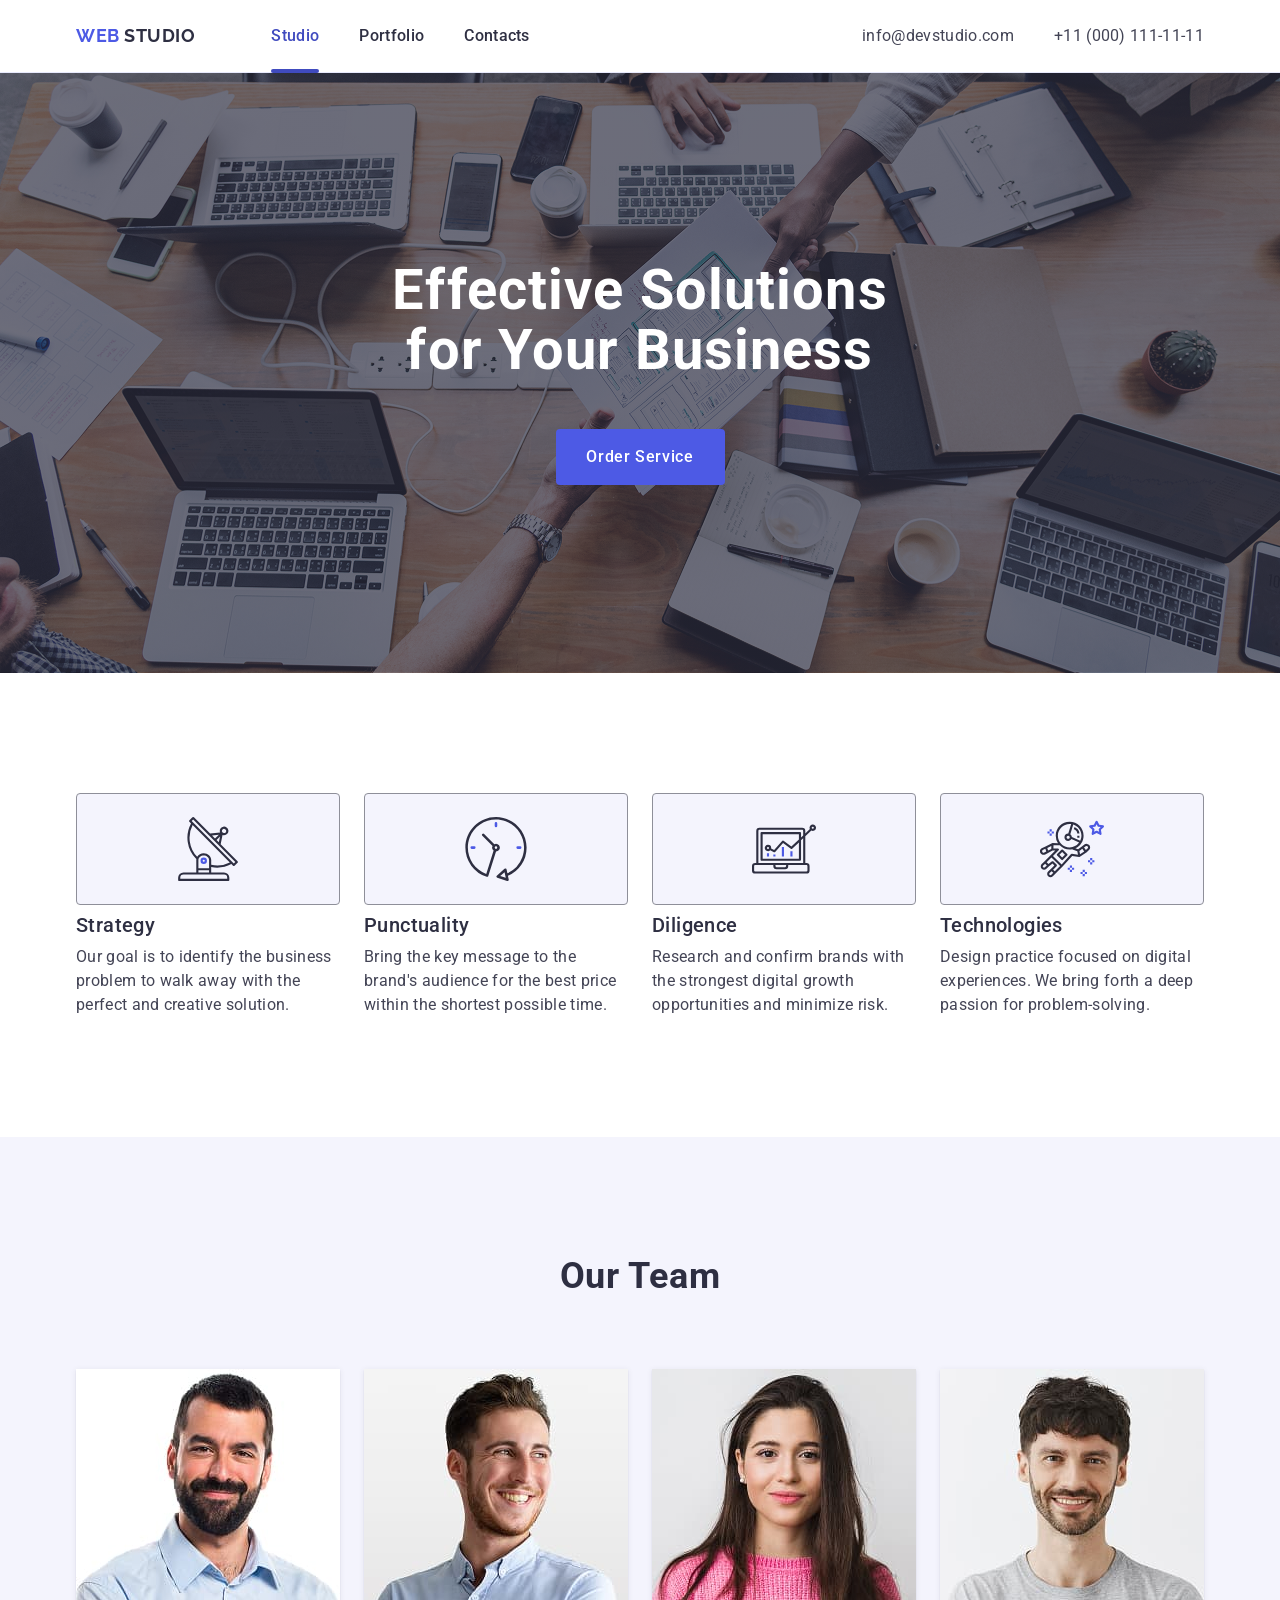
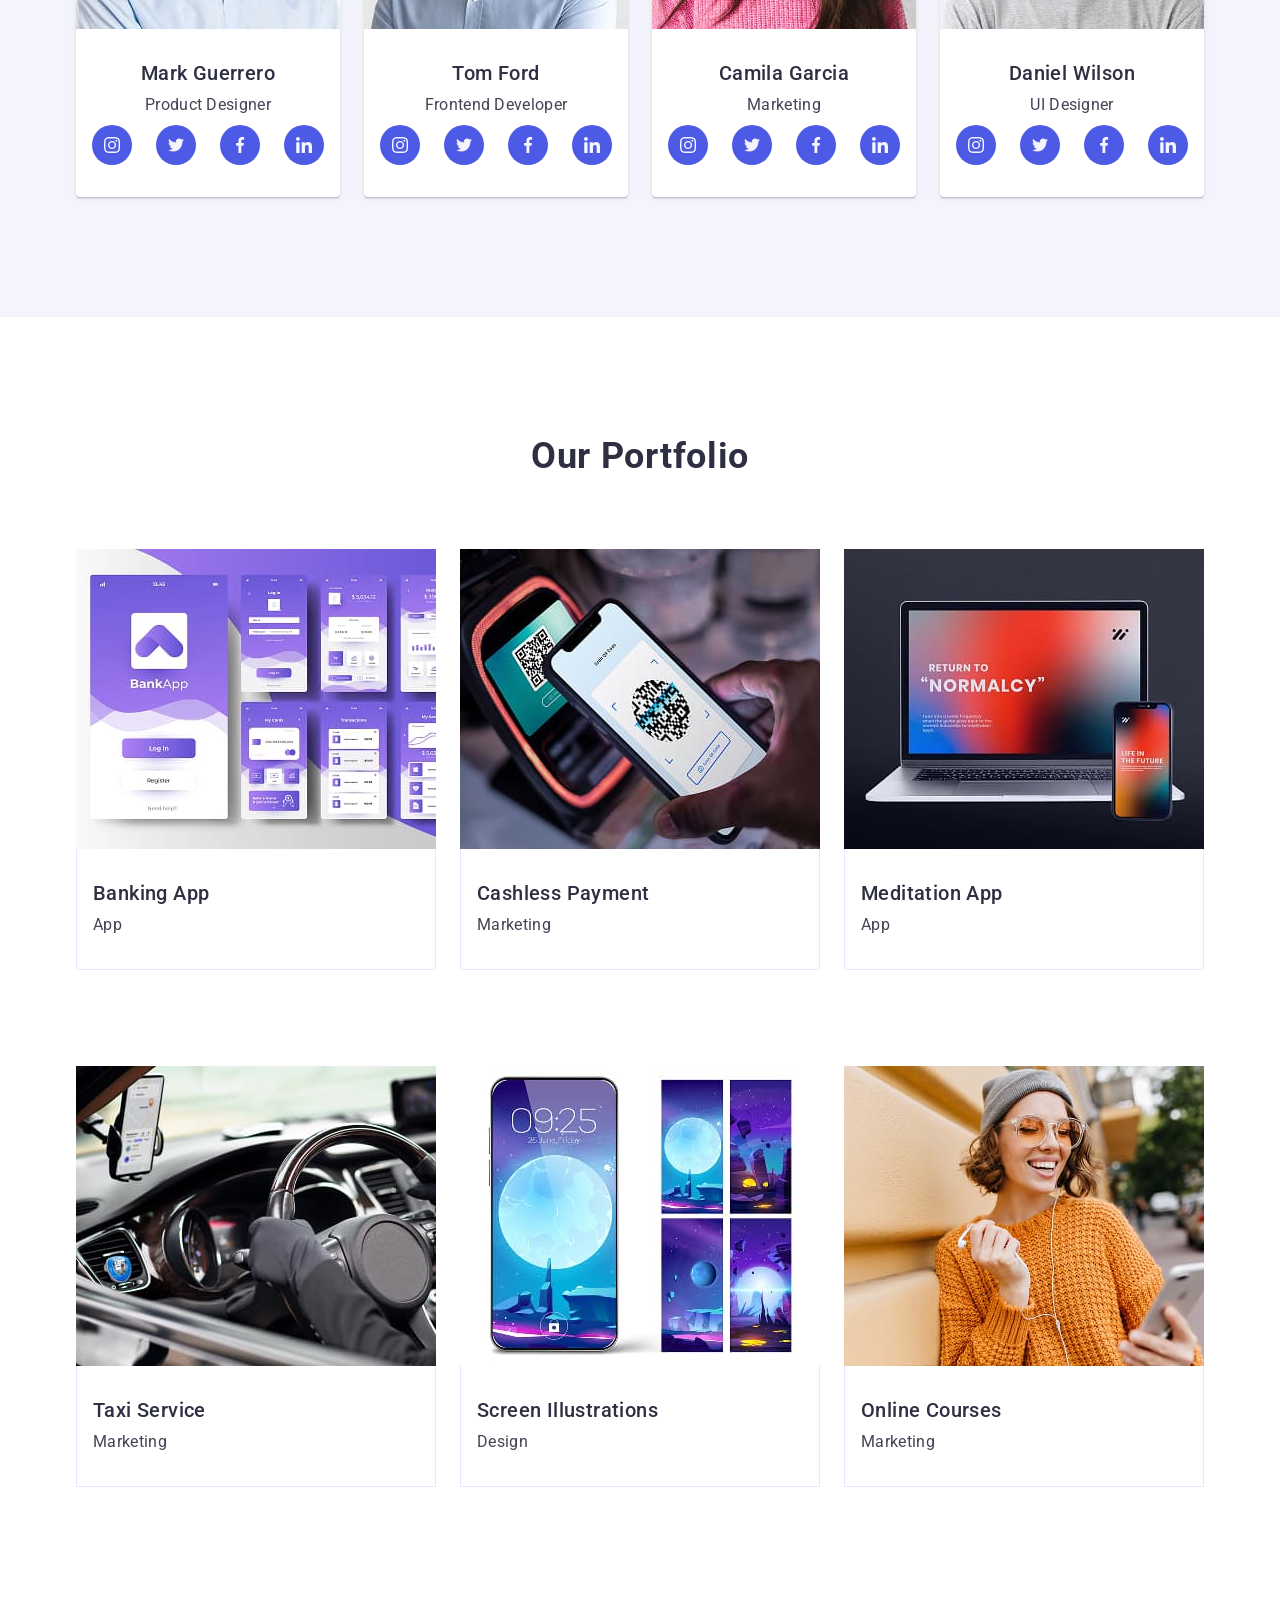
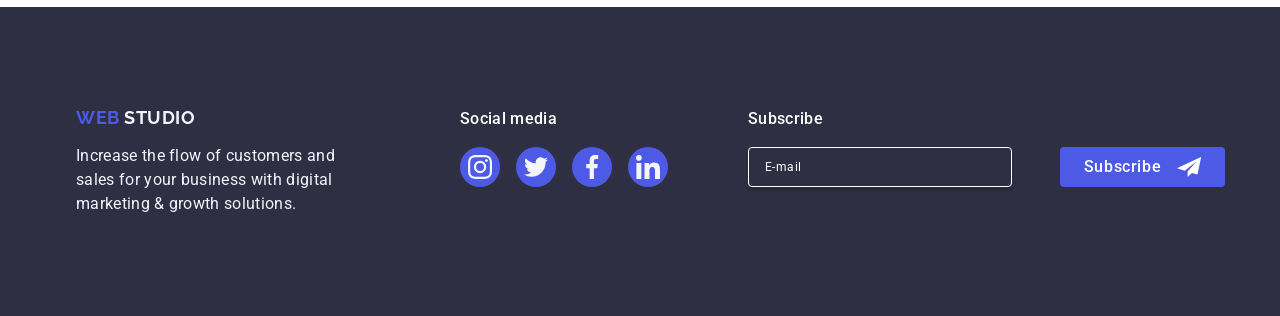
==== commit e1e9a5e1: "update" ====
--- a/index.html
+++ b/index.html
@@ -394,7 +394,8 @@
         </div>
       </section>
     </main>
-    <!--footer section-->
+
+    <!--------------------------------------------footer section-->
     <footer class="footer-section">
       <div class="container">
         <div class="wrapper-logo-footer">
@@ -442,26 +443,29 @@
             </li>
           </ul>
         </div>
-        <div>
+        <div class="footer-form-container">
           <p class="social-title">Subscribe</p>
-          <div class="wrapper-footer-email">
-            <input
-              type="text"
-              name="send-email"
-              placeholder="E-mail"
-              class="footer-input"
-            />
+
+          <form class="footer-form">
+            <label class="footer-label">
+              <input
+                type="email"
+                name="send-email"
+                placeholder="E-mail"
+                class="footer-input"
+              />
+            </label>
             <button type="submit" class="btn-footer-submit">
               Subscribe
-              <svg width="24" height="20" class="send-icon">
+              <svg width="24" height="24" class="send-icon">
                 <use href="./images/icons.svg#icon-send"></use>
               </svg>
             </button>
-          </div>
+          </form>
         </div>
       </div>
     </footer>
-    <!--Modal window-->
+    <!----Modal window-->
     <div class="backdrop" data-modal>
       <div class="modal">
         <button
@@ -478,27 +482,27 @@
         <p class="title-modal">Leave your contacts and we will call you back</p>
         <form>
           <div class="section-form">
-            <label for="name" class="form-label">Name</label>
+            <label for="user-name" class="form-label">Name</label>
             <div class="wrapper-input">
               <input
-                id="name"
+                id="user-name"
                 type="text"
-                name="user_name"
+                name="user-name"
                 class="form_input"
               />
-              <svg width="18" height="18" class="icon-modal">
+              <svg width="18" height="24" class="icon-modal">
                 <use href="./images/icons.svg#icon-person"></use>
               </svg>
             </div>
           </div>
 
           <div class="section-form">
-            <label for="phone" class="form-label">Phone</label>
+            <label for="user-phone" class="form-label">Phone</label>
             <div class="wrapper-input">
               <input
+                id="user-phone"
                 type="tel"
-                id="phone"
-                name="user_phone"
+                name="user-phone"
                 class="form_input"
               />
               <svg width="18" height="24" class="icon-modal">
@@ -506,23 +510,28 @@
               </svg>
             </div>
           </div>
+
           <div class="section-form">
-            <label for="email" class="form-label">Email</label>
+            <label for="user-email" class="form-label">Email</label>
             <div class="wrapper-input">
-              <input id="name" type="email" class="form_input" />
+              <input
+                id="user-email"
+                type="email"
+                class="form_input"
+                name="user-email"
+              />
               <svg width="18" height="24" class="icon-modal">
                 <use href="./images/icons.svg#icon-email"></use>
               </svg>
             </div>
           </div>
-          <div class="section-form">
-            <div class="wrapper-input">
-              <label for="comment" class="form-label">Comment</label>
-            </div>
+
+          <div class="section-form comment">
+            <label for="user-comment" class="form-label">Comment</label>
+
             <textarea
-              id="comment"
-              type="text"
-              name="comment"
+              id="user-comment"
+              name="user-comment"
               class="form_textarea"
               placeholder="Text input"
             ></textarea>
@@ -531,19 +540,19 @@
           <div class="wrapper-checkbox">
             <input
               class="input-agree"
-              name="checkbox"
+              name="user-privacy"
               type="checkbox"
-              id="agreement"
-              value="agree"
+              id="user-privacy"
+              value="true"
             />
-            <label for="agreement" class="label-agreement">
+            <label for="user-privacy" class="label-agreement">
               <span class="check_box">
                 <svg width="10" height="8">
                   <use href="./images/icons.svg#icon-check-mark"></use>
                 </svg>
               </span>
               I accept the terms and conditions of the
-              <a href="#">Privacy Policy</a>
+              <a href="#" class="politic-link">Privacy Policy</a>
             </label>
           </div>
 
--- a/css/styles.css
+++ b/css/styles.css
@@ -1,6 +1,6 @@
-:root {   
+:root {
   --primary-brand_color: #4d5ae5;
-  --press-active-color: #404bbf;   
+  --press-active-color: #404bbf;
   --dark-bg-color: #2e2f42;
   --primary-background-color: #ffffff;
   --background-light-color: #f4f4fd;
@@ -10,7 +10,6 @@
   --social-media-hover: #31d0aa;
   --timing-function: 250ms cubic-bezier(0.4, 0, 0.2, 1);
   --nevy-blue-modal: #2E2F42;
-
 }
 
 body {
@@ -156,10 +155,7 @@
   bottom: -1px;
   border-radius: 2px;
   transition: opacity var(--timing-function);
-
-}
-
-
+}
 
 .address-nav {
   font-style: normal;
@@ -301,7 +297,6 @@
 .social-media-list {
   display: flex;
   justify-content: center;
-
   gap: 24px;
   width: max-content;
   margin-left: auto;
@@ -337,9 +332,7 @@
 .social-link:hover,
 .social-link:focus {
   background-color: var(--press-active-color);
-
-}
-
+}
 
 /* Portfoilio section */
 .portfolio-section .portfolio-list {
@@ -379,7 +372,7 @@
   color: #f4f4fd;
   transform: translateY(100%);
   transition: transform var(--timing-function);
-  }
+}
 
 .portfolio-item:hover .overlay {
   transform: translateY(0%);
@@ -434,7 +427,7 @@
   margin-right: 120px;
 }
 
-.conitainer-for-media{
+.conitainer-for-media {
   margin-right: 80px;
 }
 
@@ -443,244 +436,294 @@
   color: white;
 }
 
-.social-title{
+.social-title {
   font-weight: 500;
   letter-spacing: 0.02em;
-  color:  #fff;
+  color: #fff;
   margin-bottom: 16px;
 }
 
-.footer-input{
+.footer-input {
   padding: 8px 16px;
   font-size: 12px;
   letter-spacing: 0.04em;
   width: 264px;
-  border: 1px solid  #FFFFFF;;
+  height: 40px;
+  border: 1px solid #FFFFFF;
+  color: #FFFFFF;
   border-radius: 4px;
-  background-color: inherit;
+  background-color: transparent;
   line-height: 2;
+  letter-spacing: 0.04em;
   margin-right: 24px;
-}
-
-.footer-input::placeholder{
+  box-shadow: 0 4px 4px 0 rgba(0, 0, 0, 0.15);
+}
+
+.footer-input::placeholder {
   color: #FFFFFF;
 }
 
-.footer-section .social-media-list{
+.footer-section .social-media-list {
   gap: 16px
 }
 
 .footer-section .social-link:hover,
-.footer-section .social-link:focus{
-  background-color:  #31d0aa;
-}
-
-.btn-footer-submit{
-  padding: 8px 24px;
+.footer-section .social-link:focus {
+  background-color: #31d0aa;
+}
+
+.btn-footer-submit {
+  min-width: 165px;
+  height: 40px;
+  font-size: 16px;
+  font-weight: 500;
   border-radius: 4px;
+  line-height: 1.5;
+  letter-spacing: 0.04em;
   border: none;
-  background-color: #4d5ae5;
-  border: 1px solid #4d5ae5;
-  color:  #fff;
- display: flex;
- align-items: center;
- font-size: 16px;
-}
-
-
-
-.send-icon{
+  background-color: var(--primary-brand_color);
+  border: none;
+  color: #ffffff;
+  display: flex;
+  align-items: center;
+  justify-content: center;
+  font-size: 16px;
+  cursor: pointer;
+}
+
+.send-icon {
   margin-left: 16px;
-fill: yellow;
-}
-
-.wrapper-footer-email{
-  display: flex;
+}
+
+.footer-form {
+  display: flex;
+  gap: 24px;
 }
 
 /* Modal window */
-
-.backdrop{
+.backdrop {
   background-color: rgba(46, 47, 66, 0.4);
   position: fixed;
   top: 0;
-  left: 0; 
+  left: 0;
   width: 100%;
   height: 100%;
   z-index: 10;
   opacity: 0;
   visibility: hidden;
   pointer-events: none;
-  transition: opacity var(--timing-function),
-   visibility var(--timing-function);
- 
-}
-
-.backdrop.is-open{
-   opacity: 1;
+  transition: transform var(--timing-function),
+    opacity var(--timing-function);
+}
+
+.backdrop.is-open {
+  opacity: 1;
   visibility: visible;
   pointer-events: auto;
 }
 
-.modal{
-  background-color: #FFFFFF;
+.modal {
+  background-color: #fcfcfc;
   width: 408px;
-  min-height: 400px;
+  min-height: 584px;
   padding: 72px 24px 24px 24px;
   position: absolute;
   top: 50%;
   left: 50%;
-  transform: translate(-50%, -50%);
+  transform: translate(-50%, -50%) scale(0.8);
   border-radius: 4px;
   box-shadow: 0 1px 1px 0 rgba(0, 0, 0, 0.14), 0 1px 3px 0 rgba(0, 0, 0, 0.12), 0 2px 1px 0 rgba(0, 0, 0, 0.2);
+  transition: transform var(--timing-function), scale var(--timing-function);
+}
+
+.backdrop:not(.is-open) .modal {
+  transform: translate(-50%, -50%) scale(1.5);
 }
 
 .title-modal {
   font-weight: 500;
   text-align: center;
   margin-bottom: 16px;
-}
-
-.section-form{
+  letter-spacing: 0.02em;
+  color: #2E2F42
+}
+
+.section-form {
   display: flex;
   flex-direction: column;
   margin-bottom: 8px;
 }
 
-.form-label{
+.section-form.comment {
+  margin-bottom: 16px;
+}
+
+.form-label {
   color: #8e8f99;
   font-size: 12px;
   letter-spacing: 0.04em;
-   line-height: 1.17;
-   margin-bottom: 4px;
-}
-.form_input{
+  line-height: 1.17;
+  margin-bottom: 4px;
+}
+
+.form_input {
   width: 100%;
-   padding: 11px 38px;
-   border-radius: 4px;
-  border: 1px solid #8e8f99;
+  height: 40px;
+  padding: 11px 38px;
+  border-radius: 4px;
+  border: 1px solid rgba(46, 47, 66, 0.4);
+  background-color: transparent;
+  outline: transparent;
+  transition: border-color var(--timing-function);
+}
+
+.section-form input:focus,
+.section-form textarea:focus {
+  border: 1px solid var(--primary-brand_color);
+}
+
+.section-form input:focus+.icon-modal {
+  fill: var(--primary-brand_color);
+}
+
+.form_textarea {
+  width: 100%;
+  height: 120px;
+  font-size: 12px;
+  line-height: 1.17;
+  letter-spacing: 0.04em;
+  color: rgba(46, 47, 66, 0.4);
+  padding: 8px 16px;
+  border-radius: 4px;
+  background-color: transparent;
+  outline: transparent;
+  resize: none;
+  border: 1px solid rgba(46, 47, 66, 0.4);
   outline: none;
- 
-}
-
-.section-form input:focus,
-.section-form textarea:focus{
-  border: 1px solid #4d5ae5;;
-}
-
-.section-form input:focus + .icon-modal{
-  fill: #4d5ae5;
-}
-
-.form_textarea{
-  width: 100%;
-  padding: 8px 16px;
-   border-radius: 4px;
-  border: 1px solid #8e8f99;
-  outline: none;
-}
-
-.form_textarea:placeholder{
+  transition: border-color var(--timing-function);
+}
+
+.form_textarea:placeholder {
   color: rgba(46, 47, 66, 0.4);
   font-size: 12px;
   letter-spacing: 0.04em;
   line-height: 1.17;
 }
 
-.submit-btn{
+.submit-btn {
   background-color: var(--primary-brand_color);
   display: block;
-  width: 169px;
+  min-width: 169px;
   height: 56px;
   padding: 16px 32px;
   font-weight: 500;
   font-size: 16px;
   color: #FFFFFF;
+  line-height: 1.5;
+  letter-spacing: 0.04em;
   border-radius: 4px;
   border: none;
   margin-left: auto;
   margin-right: auto;
   cursor: pointer;
-  transition: background-color var(--timing-function),
-}
-
-.submit-btn:hover{
-background-color: #404bbf;
-}
-
-.icon-close-btn{
-    fill: #2e2f42;
-
-}
-.icon-modal{
+  transition: background-color var(--timing-function);
+}
+
+.submit-btn:hover {
+  background-color: var(--press-active-color);
+}
+
+.icon-close-btn {
+  fill: #2e2f42;
+}
+
+.icon-modal {
   fill: #2e2f42;
   position: absolute;
   top: 50%;
   left: 16px;
   transform: translateY(-50%);
- transition: fill var(--timing-function);
-}
-
-.modal-close-btn{
+  transition: fill var(--timing-function);
+}
+
+.modal-close-btn {
   position: absolute;
   top: 24px;
   right: 24px;
-    width: 24px;
+  width: 24px;
   height: 24px;
   border-radius: 50%;
   background-color: #e7e9fc;
-  border: 1px solid   #2e2f42;
+  border: 1px solid rgba(0, 0, 0, 0.1);
+  padding: 0;
   cursor: pointer;
   display: flex;
   align-items: center;
   justify-content: center;
-}
-
-.modal-close-btn:hover{
-background-color: #404bbf;
-border-color: #404bbf;
-
-}
-.modal-close-btn:hover .icon-close-btn{
-  fill: #fff;
-}
-
-.wrapper-input{
+  transition: background-color var(--timing-function);
+}
+
+.modal-close-btn:hover,
+.modal-close-btn:focus {
+  background-color: var(--press-active-color);
+  border: none;
+}
+
+.icon-close-btn {
+  transition: fill var(--timing-function);
+}
+
+.modal-close-btn:hover .icon-close-btn,
+.modal-close-btn:focus .icon-close-btn {
+  fill: #ffffff
+}
+
+.wrapper-input {
   position: relative;
 }
 
-.input-agree{
+.input-agree {
   margin-right: 8px;
 }
 
-.wrapper-checkbox{
-position: relative;
-margin-top: 16px;
-margin-bottom: 24px;
-}
-
-
-.check_box{
+.wrapper-checkbox {
+  position: relative;
+  margin-top: 16px;
+  margin-bottom: 24px;
+}
+
+.check_box {
   position: absolute;
   top: 3px;
   left: 0;
-  display: inline-block;
+  display: inline-flex;
   width: 16px;
   height: 16px;
-  border: 1px solid  rgba(46, 47, 66, 0.4);
+  border: 1px solid rgba(46, 47, 66, 0.4);
   background-color: #FFFFFF;
   display: flex;
   align-items: center;
   justify-content: center;
   border-radius: 2px;
-}
-
-.label-agreement{
+  fill: transparent;
+  transition: background-color 250ms cubic-bezier(0.4, 0, 0.2, 1),
+    border 250ms cubic-bezier(0.4, 0, 0.2, 1),
+    fill 250ms cubic-bezier(0.4, 0, 0.2, 1);
+}
+
+.label-agreement {
   letter-spacing: 0.04em;
   font-size: 12px;
-}
-
-input[type="checkbox"]:checked +
-.label-agreement > .check_box{
-  background-color: #404bbf;
+  line-height: 1.17;
+  color: #8e8f99;
+}
+
+input[type="checkbox"]:checked+.label-agreement>.check_box {
+  background-color: var(--press-active-color);
+  fill: #F4F4FD;
+  border: none;
+}
+
+.politic-link {
+  color: var(--primary-brand_color);
 }
